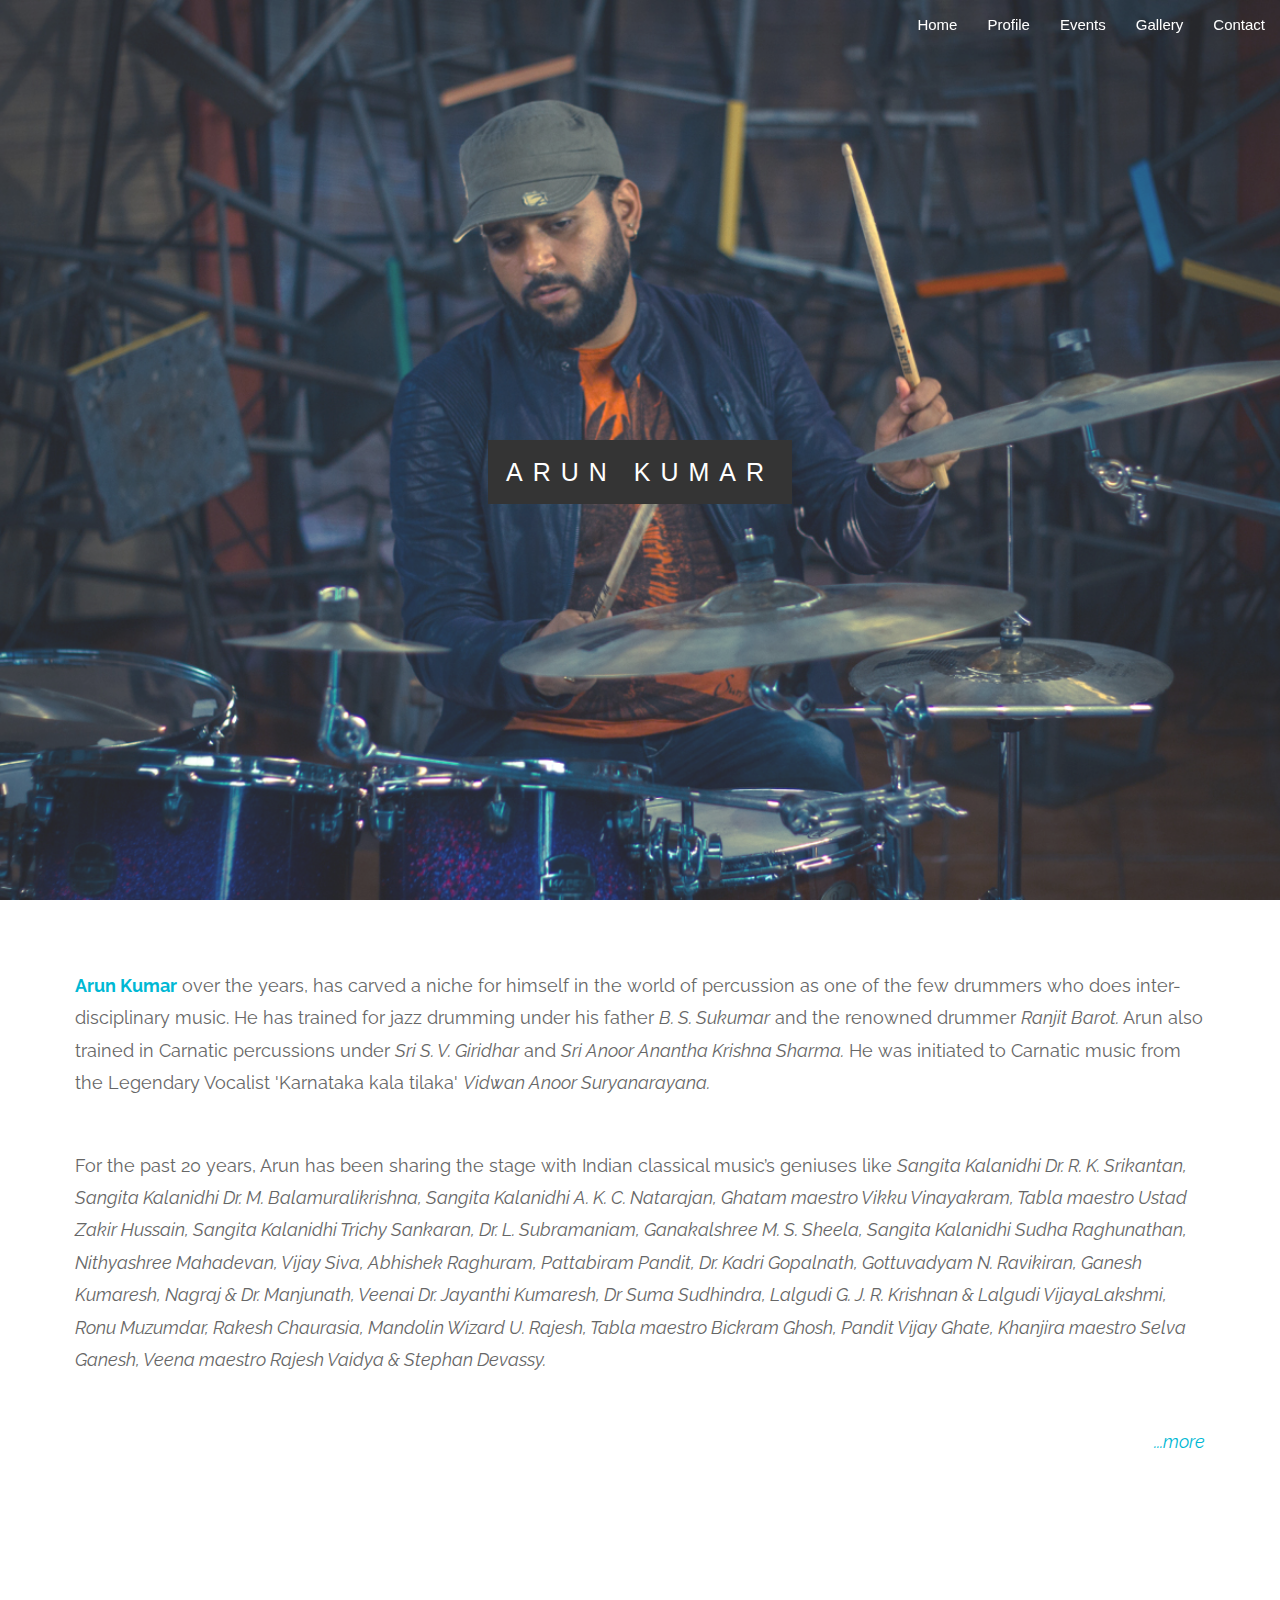
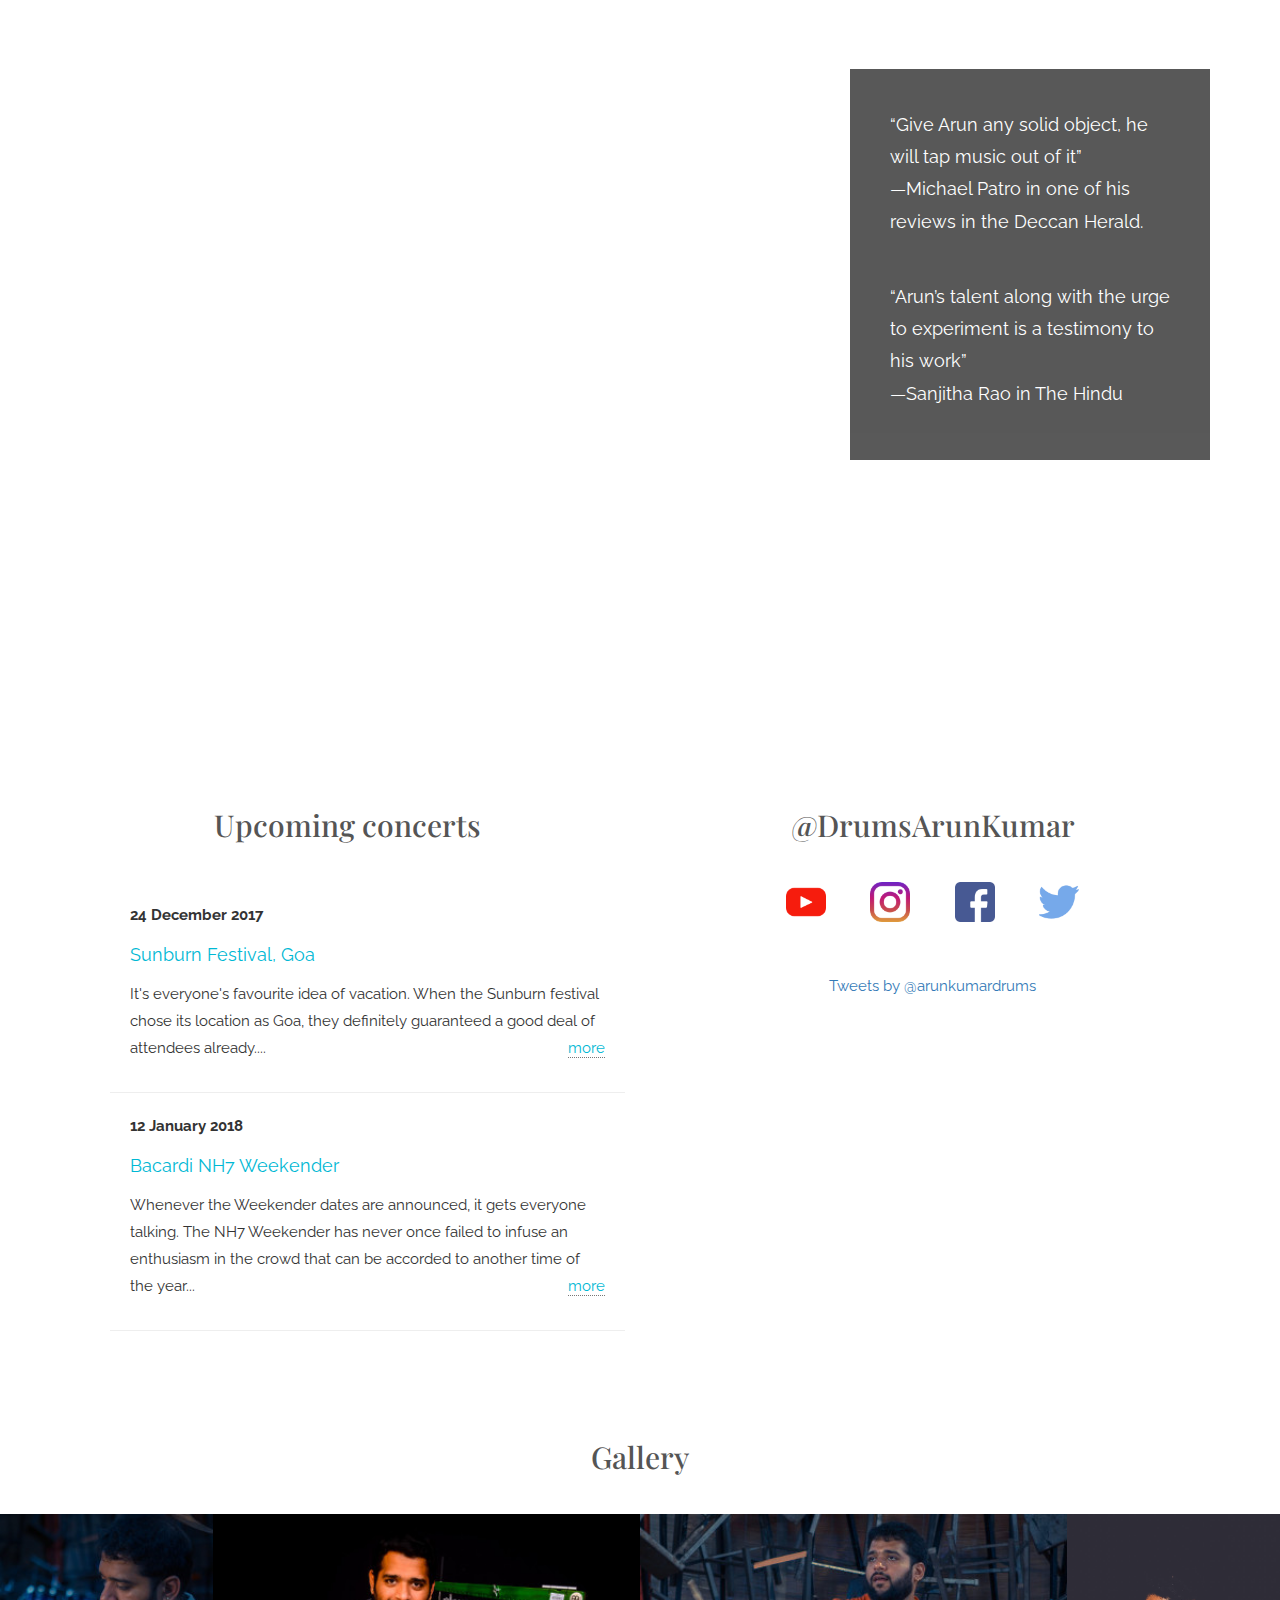
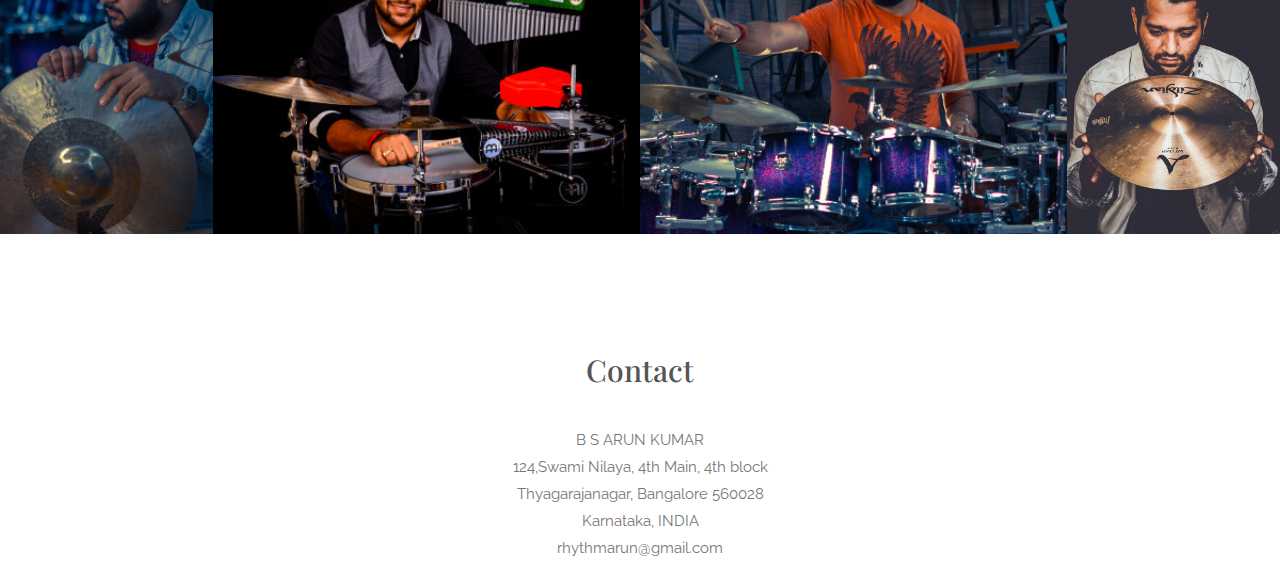
==== index.html @ 46a2c6ea "profile in place" ====
<!DOCTYPE html>
<html lang="en" >
<head>
 <!-- Basic Page Needs
 –––––––––––––––––––––––––––––––––––––––––––––––––– -->
 <meta charset="utf-8">
 <title>Arun Kumar | Drummer</title>
 <meta name="description" content="">
 <meta name="author" content="">

 <!-- Mobile Specific Metas
 –––––––––––––––––––––––––––––––––––––––––––––––––– -->
 <meta name="viewport" content="width=device-width, initial-scale=1">

 <!-- Javascript calls
 –––––––––––––––––––––––––––––––––––––––––––––––––– -->
 <script src="https://ajax.googleapis.com/ajax/libs/jquery/2.1.3/jquery.min.js"></script>
 <script src="https://maxcdn.bootstrapcdn.com/bootstrap/3.3.4/js/bootstrap.min.js"></script>
 
 <!-- CSS
 –––––––––––––––––––––––––––––––––––––––––––––––––– -->
 <link rel="stylesheet" href="assets/css/normalize.css">
 <link rel="stylesheet" href="https://maxcdn.bootstrapcdn.com/font-awesome/4.5.0/css/font-awesome.min.css">
 <!-- <link rel="stylesheet" href="css/skeleton.css"> -->

 <link rel="stylesheet" href="https://maxcdn.bootstrapcdn.com/bootstrap/3.3.4/css/bootstrap.min.css">
 
 <link rel="stylesheet" href="assets/css/navbar.css?v=1.1">
 <link rel="stylesheet" href="assets/css/page.css?v=1.2">
 <!-- <link rel="stylesheet" href="assets/css/general.css?v=1.0"> -->
 <link href="https://fonts.googleapis.com/css?family=Playfair+Display|Raleway" rel="stylesheet">
</head>
<body>
	<!-- Navigation -->
	<nav class="navbar navbar-default navbar-fixed-top" role="navigation">
		<div class="container-fluid">
			<!-- Brand and toggle get grouped for better mobile display -->
			<div class="navbar-header">
				<button type="button" class="navbar-toggle" data-toggle="collapse" data-target="#navbar-collapse-main">
					<span class="sr-only">Toggle navigation</span>
					<span class="icon-bar"></span>
					<span class="icon-bar"></span>
					<span class="icon-bar"></span>
				</button>
			</div>

			<div class="collapse navbar-collapse" id="navbar-collapse-main">
				<ul class="nav navbar-nav navbar-right">
					<li><a href="#">Home</a></li>
					<li><a href="#about">Profile</a></li>
					<li><a href="#schedule">Events</a></li>
					<li><a href="#gallery">Gallery</a></li>
					<li><a href="#contact">Contact</a></li>
				</ul>
			</div><!-- /.navbar-collapse -->
		</div><!-- /.container-fluid -->
	</nav>
	<div id="home" class="home">
		<div class="caption">
			<span class="border">ARUN KUMAR</span>
		</div>
	</div>

	<div id="about" class="maintext">
		<div class="container clear-paddings">
			<div class="row clear-margins">
				<div class="col-sm-12 clear-paddings">
					<p><strong class="blue">Arun Kumar</strong> over the years, has carved a niche for himself in the world of percussion as one of the few drummers who does inter-disciplinary music. He has trained for jazz drumming under his father <em>B. S. Sukumar</em> and the renowned drummer <em>Ranjit Barot.</em> Arun also trained in Carnatic percussions under <em>Sri S. V. Giridhar</em> and <em>Sri Anoor Anantha Krishna Sharma.</em> He was initiated to Carnatic music from the Legendary Vocalist 'Karnataka kala tilaka' <em>Vidwan Anoor Suryanarayana.</em></p>
					<p>For the past 20 years, Arun has been sharing the stage with Indian classical music’s geniuses like <em>Sangita Kalanidhi Dr. R. K. Srikantan, Sangita Kalanidhi Dr. M. Balamuralikrishna, Sangita Kalanidhi A. K. C. Natarajan, Ghatam maestro Vikku Vinayakram, Tabla maestro Ustad Zakir Hussain, Sangita Kalanidhi Trichy Sankaran, Dr. L. Subramaniam, Ganakalshree M. S. Sheela, Sangita Kalanidhi Sudha Raghunathan, Nithyashree Mahadevan, Vijay Siva, Abhishek Raghuram, Pattabiram Pandit, Dr. Kadri Gopalnath, Gottuvadyam N. Ravikiran, Ganesh Kumaresh, Nagraj &amp; Dr. Manjunath, Veenai Dr. Jayanthi Kumaresh, Dr Suma Sudhindra, Lalgudi G. J. R. Krishnan &amp; Lalgudi VijayaLakshmi, Ronu Muzumdar, Rakesh Chaurasia, Mandolin Wizard U. Rajesh, Tabla maestro Bickram Ghosh, Pandit Vijay Ghate, Khanjira maestro Selva Ganesh, Veena maestro Rajesh Vaidya &amp; Stephan Devassy.</em></p>
					<p class="sign"><a target="_blank" href="profile.html">...more</a></p>
				</div>
			</div>
		</div>
	</div>

	<div id="information" class="pad-section">
		<div class="container">
			<div class="row">
				<div class="col-sm-8">

				</div>
				<div class="col-sm-4">
					<div class="overlay-md">
						<p>“Give Arun any solid object, he will tap music out of it”<br />&mdash;Michael Patro in one of his reviews in the Deccan Herald.<br />&nbsp;</p>
						<p>“Arun’s talent along with the urge to experiment is a testimony to his work”<br />&mdash;Sanjitha Rao in The Hindu</p>
					</div>
				</div>
			</div>
		</div>
	</div>

	<div id="schedule" class="pad-section maintext">
		<div class="container">
			<div class="row">
				<div class="col-sm-6">
					<h2>Upcoming concerts</h2>
					<ul class="concerts">
						<li>
							<p class="date">24 December 2017</p>
							<p class="title">Sunburn Festival, Goa</p>
							<p class="about">It's everyone's favourite idea of vacation. When the Sunburn festival chose its location as Goa, they definitely guaranteed a good deal of attendees already.... <span class="more"><a href="#">more</a></span></p>
						</li>
						<li>
							<p class="date">12 January 2018</p>
							<p class="title">Bacardi NH7 Weekender</p>
							<p class="about">Whenever the Weekender dates are announced, it gets everyone talking. The NH7 Weekender has never once failed to infuse an enthusiasm in the crowd that can be accorded to another time of the year... <span class="more"><a href="#">more</a></span></p>
						</li>
					</ul>
				</div>
				<div class="col-sm-6 social">
					<h2>@DrumsArunKumar</h2>
					<div class="social-icons">
						<a href="https://www.youtube.com/channel/UCfK5MNPX_WDzBE_bmO8NHtA/feed" target="_blank"><img src="assets/img/youtube.png" /></a>
						<a href="https://www.instagram.com/rhythmarun/" target="_blank"><img src="assets/img/instagram.png" /></a>
						<a href="https://www.facebook.com/Arun-Kumar-Drums-902662293154326/" target="_blank"><img src="assets/img/facebook.png" /></a>
						<a href="https://twitter.com/Arunkumardrums" target="_blank"><img src="assets/img/twitter.png" /></a>
					</div>
					<div class="twitter-block">
						<a class="twitter-timeline" data-height="480" data-link-color="#000" data-theme="light" href="https://twitter.com/arunkumardrums" data-chrome="noheader transparent nofooter nofooter noborders">Tweets by @arunkumardrums</a> <script async src="//platform.twitter.com/widgets.js" charset="utf-8"></script>
					</div>
				</div>
			</div>
		</div>
	</div>

	<div id="gallery" class="maintext">
		<div class="container-fluid">
			<h2>Gallery</h2>
			<div class="row">
				<div class="col-md-2 clear-paddings">
					<img class="img-responsive" src="assets/img/thumbs/02.jpg">
				</div>
				<div class="col-md-4 clear-paddings">
					<img class="img-responsive" src="assets/img/thumbs/04.jpg">
				</div>
				<div class="col-md-4 clear-paddings">
					<img class="img-responsive" src="assets/img/thumbs/03.jpg">
				</div>
				<div class="col-md-2 clear-paddings">
					<img class="img-responsive" src="assets/img/thumbs/01.jpg">
				</div>
			</div>
		</div>
	</div>

	<div id="contact" class="maintext">
		<div class="container">
			<div class="row">
				<div class="col-md-12">
					<h2>Contact</h2>
					<p>
						B S ARUN KUMAR<br />
						124,Swami Nilaya, 4th Main, 4th block<br />
						Thyagarajanagar, Bangalore 560028<br />
						Karnataka, INDIA<br />
						rhythmarun@gmail.com<br />
					</p>
				</div>
			</div>
		</div>
	</div>

	<script type="text/javascript" src="assets/js/twitter-restyle.js"></script>
</body>
</html>
---- assets/css/navbar.css ----
.navbar-default{
	background-color: transparent;
	border: none;
}
.navbar-default .navbar-nav>li>a{
	color: #FFF;
}
.navbar-default .navbar-nav>li>a:focus, .navbar-default .navbar-nav>li>a:hover{
	color: #FFF;
	border-bottom: 1px dotted #FFF;	
}
.navbar-default .navbar-nav.invert>li>a{
	color: #444;
}
.navbar-default .navbar-nav.invert>li>a:focus, .navbar-default .navbar-nav.invert>li>a:hover{
	color: #444;
	border-bottom: 1px dotted #444;	
}
---- assets/css/page.css ----
body, html {
  height: 100%;
  margin: 0;
  font: 400 15px/1.8 "Lato", sans-serif;
  color: #777;
}

.pad-section {
    padding: 50px 0;
}

.pad-section img {
    width: 100%;
}

.caption {
  position: absolute;
  left: 0;
  top: 50%;
  width: 100%;
  text-align: center;
  color: #000;
}

.caption span.border {
  background-color: #111;
  color: #fff;
  padding: 18px;
  font-size: 25px;
  letter-spacing: 10px;
}

#home {
    background: url(../img/slide1.JPG) no-repeat center center;
    display: table;
    height: 100%;
    /*position: relative;*/
    width: 100%;
    /*-webkit-background-size: cover;*/
    /*-moz-background-size: cover;*/
    /*-o-background-size: cover;*/
    background-size: cover;
    opacity: 0.85;
}


#about {
  color: #666;
  background-color:white;
  padding:50px 0px;
  text-align: left;
}
#about h3 {
  letter-spacing: 5px;
  text-transform: uppercase;
  font: 20px "Lato", sans-serif;
  color: #111;
}
#about p {
  padding: 20px 20px;
  font-size: 18px;
}
#about .sign {
  text-align: right;
  font-style: italic;
  color: #00B8D4;
}
#about .sign a{
  color: inherit;
}

#information {
    font-family: 'Raleway', sans-serif;
    background: url(../img/slide2.JPG) no-repeat center center;
    display: table;
    height: 800px;
    position: relative;
    width: 100%;
    -webkit-background-size: cover;
    -moz-background-size: cover;
    -o-background-size: cover;
    background-size: cover;
}

.overlay-md {
    background-color: #000;
    opacity: 0.65;
    border: none;
    color: #FFF;
    padding: 40px;
    margin: 80px 0;
    font-size: 18px;
}

.maintext h2{
  font-family: 'Playfair Display', serif;
  text-align: center;
  color: #555;
  margin-bottom: 40px;
}
.maintext p,
.maintext ul,
.maintext h4,
.maintext .twitter-timeline{
  font-family: 'Raleway', sans-serif;
}


/*Concerts*/

.concerts{
  margin: 40px 0;
}
.concerts li{
  list-style-type: none;
  color: #333;
  padding: 20px;
  border-bottom: 1px solid #EEE;
}
.concerts li a{
  color: #00B8D4;
  border-bottom: 1px dotted #777;
  text-decoration: none;
}
.concerts li .date{
  font-weight: bold;
}
.concerts li .title{
  color: #00B8D4;
  font-size: 18px;
}
.concerts li .about{

}
.concerts li .more{
  display: inline-block;
  float: right;
}


/*Social*/

.social .social-icons{
  text-align: center;
  margin: 40px 0;
}
.social .social-icons img{
  width: 40px;
  margin: 0 20px;
}
.social .twitter-block{
  margin: 50px auto;
  text-align: center;
}

/*Gallery*/

#gallery{
  margin-bottom: 100px;
  text-align: center;
}
#gallery img{
  /*height: 300px;*/
  width: 100%;
  margin: 0 auto;
}
#gallery img.portrait{
  /*max-width: 16.66%;*/
}


/*Contact*/

#contact{
  text-align: center;
  margin-bottom: 100px;
}

/*General*/
.blue{
  color: #00B8D4; 
}
.clear-paddings{
  padding: 0;
}
.clear-margins{
  margin: 0;
}
.gap-below{
  margin-bottom: 40px;
}
#profile{
  color: #333;
  padding: 40px 100px;
}
#profile h4{
  color: #00B8D4; 
  margin-top: 40px;
}
#profile h4:first-of-type{
  margin-top: 0px;
}

@media(min-width:768px) {
  #home, #information{
    background-attachment: fixed;
 }
}
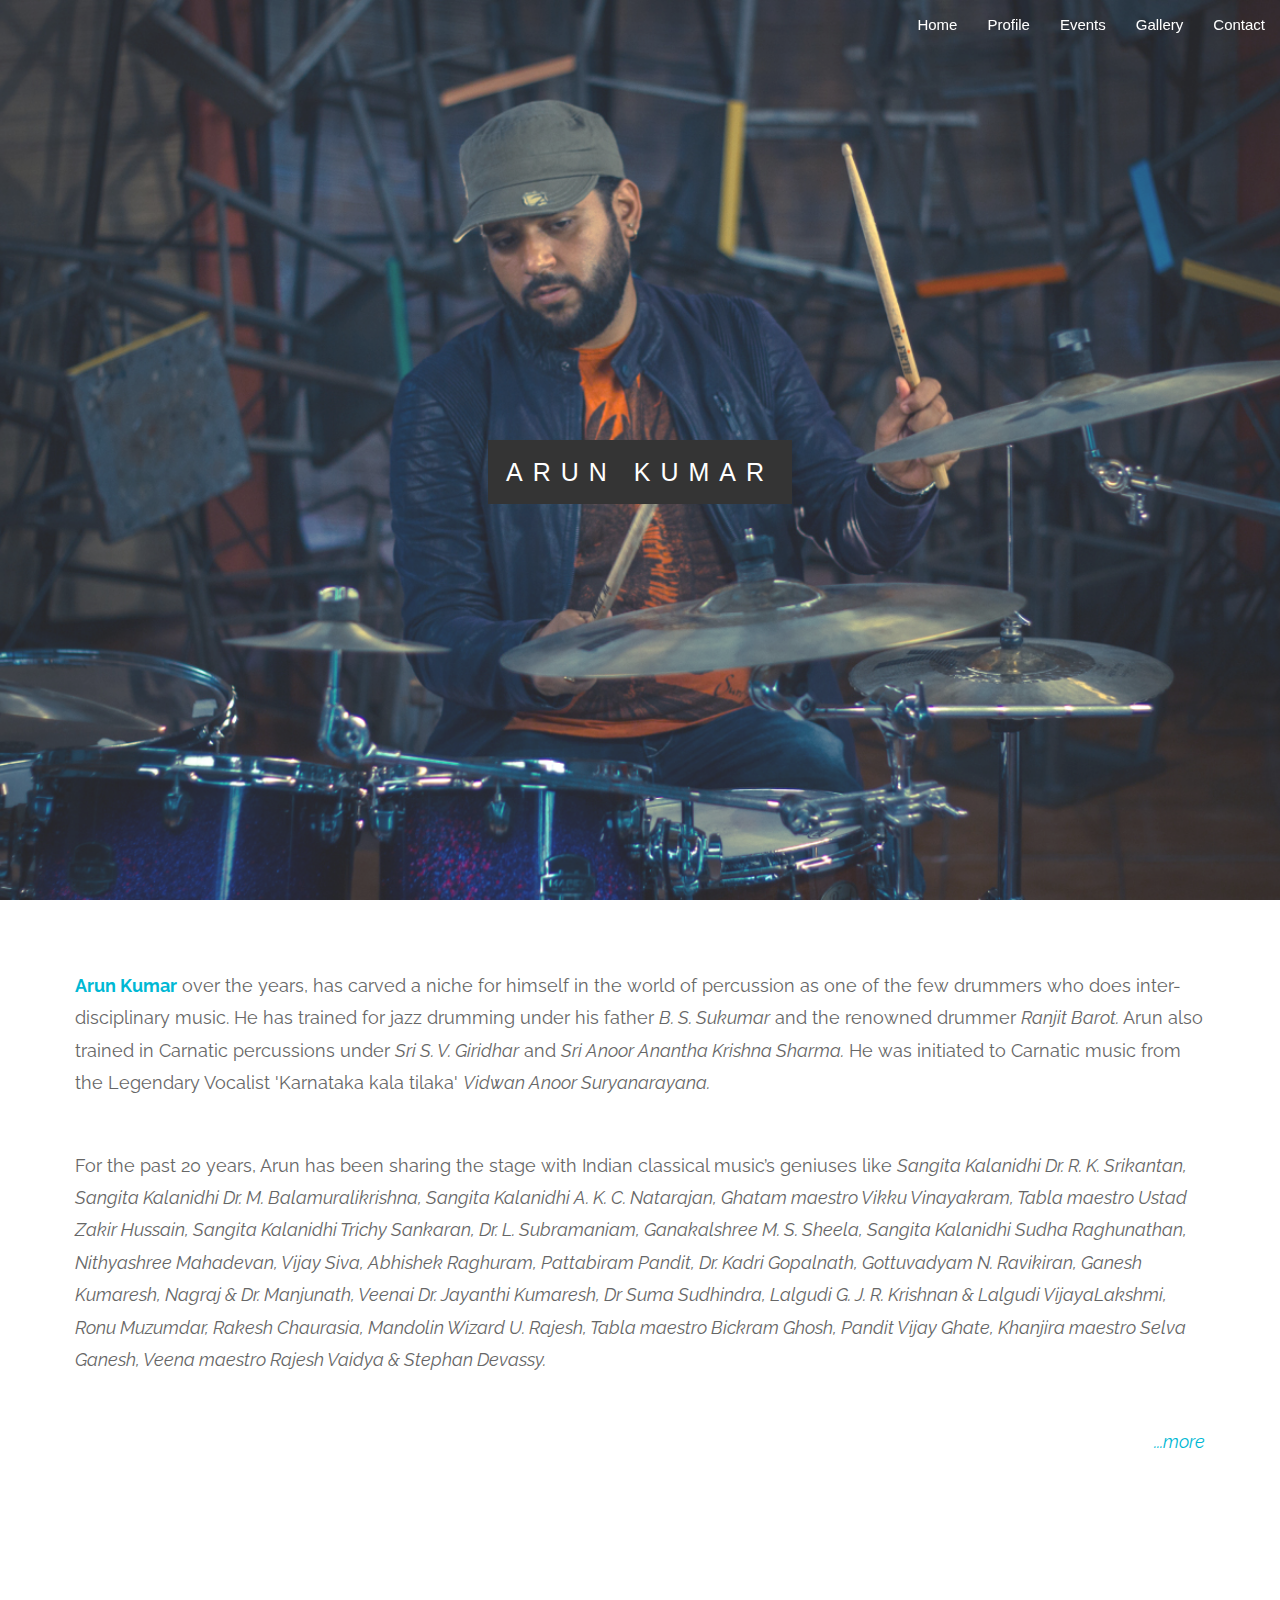
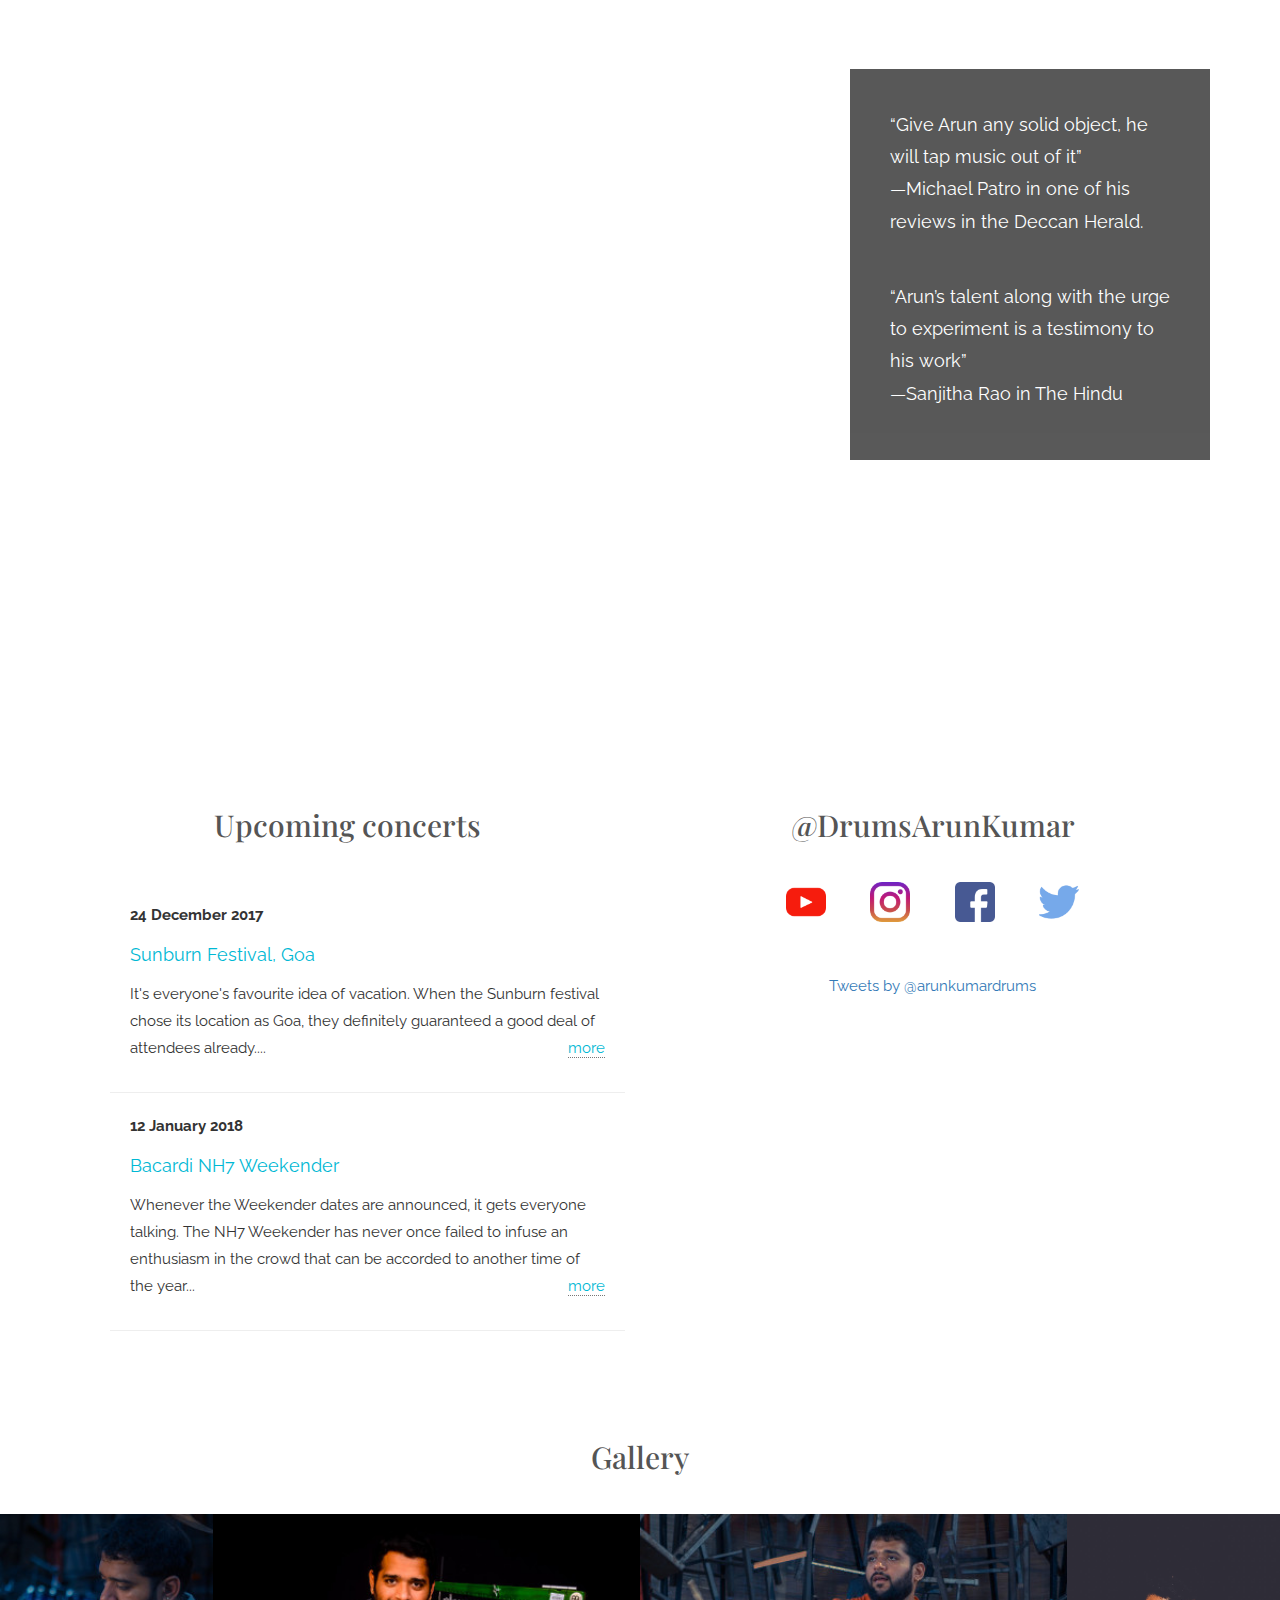
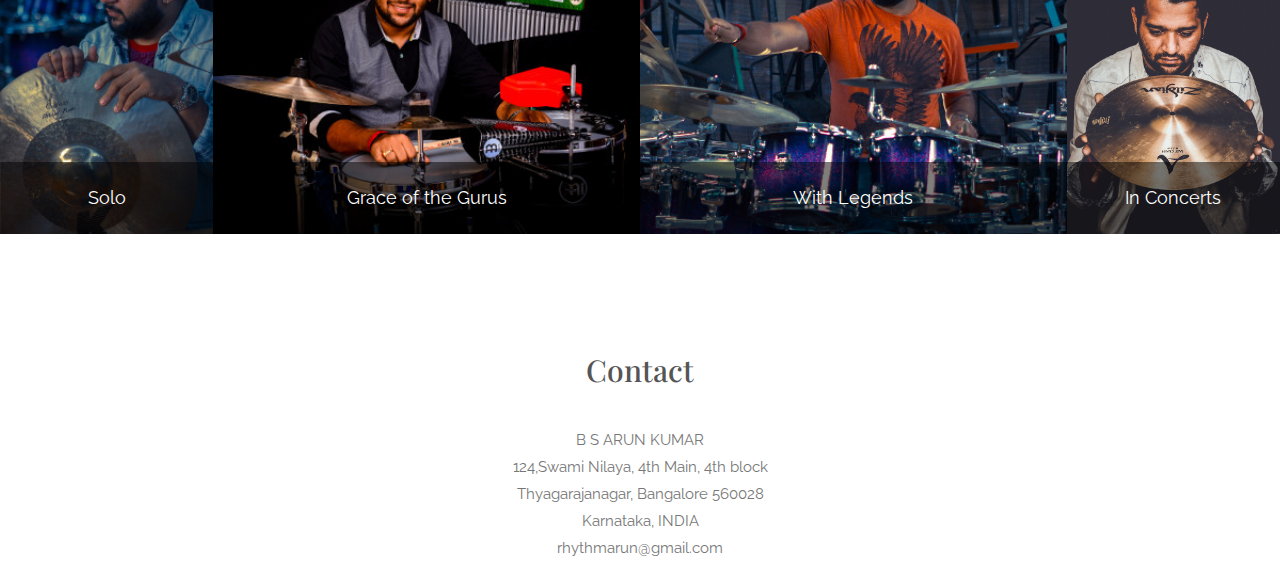
==== commit 89f9a508: "gallery in place" ====
--- a/index.html
+++ b/index.html
@@ -25,8 +25,8 @@
 
  <link rel="stylesheet" href="https://maxcdn.bootstrapcdn.com/bootstrap/3.3.4/css/bootstrap.min.css">
  
- <link rel="stylesheet" href="assets/css/navbar.css?v=1.1">
- <link rel="stylesheet" href="assets/css/page.css?v=1.2">
+ <link rel="stylesheet" href="assets/css/navbar.css?v=2.0">
+ <link rel="stylesheet" href="assets/css/page.css?v=2.0">
  <!-- <link rel="stylesheet" href="assets/css/general.css?v=1.0"> -->
  <link href="https://fonts.googleapis.com/css?family=Playfair+Display|Raleway" rel="stylesheet">
 </head>
@@ -127,19 +127,31 @@
 		<div class="container-fluid">
 			<h2>Gallery</h2>
 			<div class="row">
-				<div class="col-md-2 clear-paddings">
-					<img class="img-responsive" src="assets/img/thumbs/02.jpg">
-				</div>
-				<div class="col-md-4 clear-paddings">
-					<img class="img-responsive" src="assets/img/thumbs/04.jpg">
-				</div>
-				<div class="col-md-4 clear-paddings">
-					<img class="img-responsive" src="assets/img/thumbs/03.jpg">
-				</div>
-				<div class="col-md-2 clear-paddings">
-					<img class="img-responsive" src="assets/img/thumbs/01.jpg">
-				</div>
+				<a href="gallery-solo.html" class="anchor-block">	
+					<div class="col-md-2 clear-paddings img-container">
+						<img class="album img-responsive" src="assets/img/thumbs/02.jpg">
+						<div class="album-title"><div class="text">Solo</div></div>
+					</div>
+				</a>
+				<a href="gallery-gurus.html" class="anchor-block">	
+					<div class="col-md-4 clear-paddings img-container">
+						<img class="album img-responsive" src="assets/img/thumbs/04.jpg">
+						<div class="album-title"><div class="text">Grace of the Gurus</div></div>
+					</div>
+				</a>
+				<a href="gallery-legends.html" class="anchor-block">	
+					<div class="col-md-4 clear-paddings img-container">
+						<img class="album img-responsive" src="assets/img/thumbs/03.jpg">
+						<div class="album-title"><div class="text">With Legends</div></div>
+					</div>
+				</a>
+				<a href="gallery-concerts.html" class="anchor-block">	
+					<div class="col-md-2 clear-paddings img-container"><img class="album img-responsive" src="assets/img/thumbs/01.jpg">
+						<div class="album-title"><div class="text">In Concerts</div></div>
+					</div>
+				</a>
 			</div>
+		</a>
 		</div>
 	</div>
 
--- a/assets/css/navbar.css
+++ b/assets/css/navbar.css
@@ -4,6 +4,7 @@
 }
 .navbar-default .navbar-nav>li>a{
 	color: #FFF;
+	border-bottom: 1px dotted transparent;	
 }
 .navbar-default .navbar-nav>li>a:focus, .navbar-default .navbar-nav>li>a:hover{
 	color: #FFF;
--- a/assets/css/page.css
+++ b/assets/css/page.css
@@ -167,6 +167,38 @@
 #gallery img.portrait{
   /*max-width: 16.66%;*/
 }
+#gallery .img-container {
+  background-color: #000;
+}
+#gallery .anchor-block {
+  display: block;
+}
+#gallery .album {
+  opacity: 1;
+  /*transition: .5s ease;*/
+  backface-visibility: visible;
+}
+#gallery .album-title {
+  /*transition: .5s ease;*/
+  width: 100%;
+  background-color: rgba(0, 0, 0, 0.5);
+  position: absolute;
+  bottom: 0;
+  left: 50%;
+  transform: translate(-50%, 0%);
+  -ms-transform: translate(-50%, -50%);
+  padding: 20px 0;
+}
+#gallery .text {
+  font-family: 'Raleway', sans-serif;
+  color: white;
+  font-size: 18px;
+  /*padding: 16px 32px;*/
+}
+#gallery .img-container:hover .album {
+  opacity: 0.8;
+}
+
 
 
 /*Contact*/
@@ -205,4 +237,73 @@
   #home, #information{
     background-attachment: fixed;
  }
-}+}
+
+
+/*Masonry*/
+
+.masonry {
+  -moz-transition: all .5s ease-in-out;
+  -webkit-transition: all .5s ease-in-out;
+  transition: all .5s ease-in-out;
+  -moz-column-gap: 30px;
+  -webkit-column-gap: 30px;
+  column-gap: 30px;
+  -moz-column-fill: initial;
+  -webkit-column-fill: initial;
+  column-fill: initial;
+}
+.masonry .brick {
+  margin-bottom: 30px;
+}
+.masonry .brick img {
+  max-width: 100%;
+  -moz-transition: all .5s ease-in-out;
+  -webkit-transition: all .5s ease-in-out;
+  transition: all .5s ease-in-out;
+  vertical-align: bottom;
+  cursor: pointer;
+}
+.masonry.bordered {
+  -moz-column-rule: 1px solid #eee;
+  -webkit-column-rule: 1px solid #eee;
+  column-rule: 1px solid #eee;
+  -moz-column-gap: 50px;
+  -webkit-column-gap: 50px;
+  column-gap: 50px;
+}
+.masonry.bordered .brick {
+  padding-bottom: 25px;
+  margin-bottom: 25px;
+  border-bottom: 1px solid #eee;
+}
+.masonry.gutterless {
+  -moz-column-gap: 0;
+  -webkit-column-gap: 0;
+  column-gap: 0;
+}
+.masonry.gutterless .brick {
+  margin-bottom: 0;
+}
+
+.span {
+  -moz-column-span: all;
+  -webkit-column-span: all;
+  column-span: all;
+  *margin: 30px 0;
+}
+
+@media only screen and (min-width: 1024px) {
+  .masonry {
+    -moz-column-count: 3;
+    -webkit-column-count: 3;
+    column-count: 3;
+  }
+}
+@media only screen and (min-width: 768px) and (max-width: 1023px) {
+  .masonry {
+    -moz-column-count: 2;
+    -webkit-column-count: 2;
+    column-count: 2;
+  }
+}
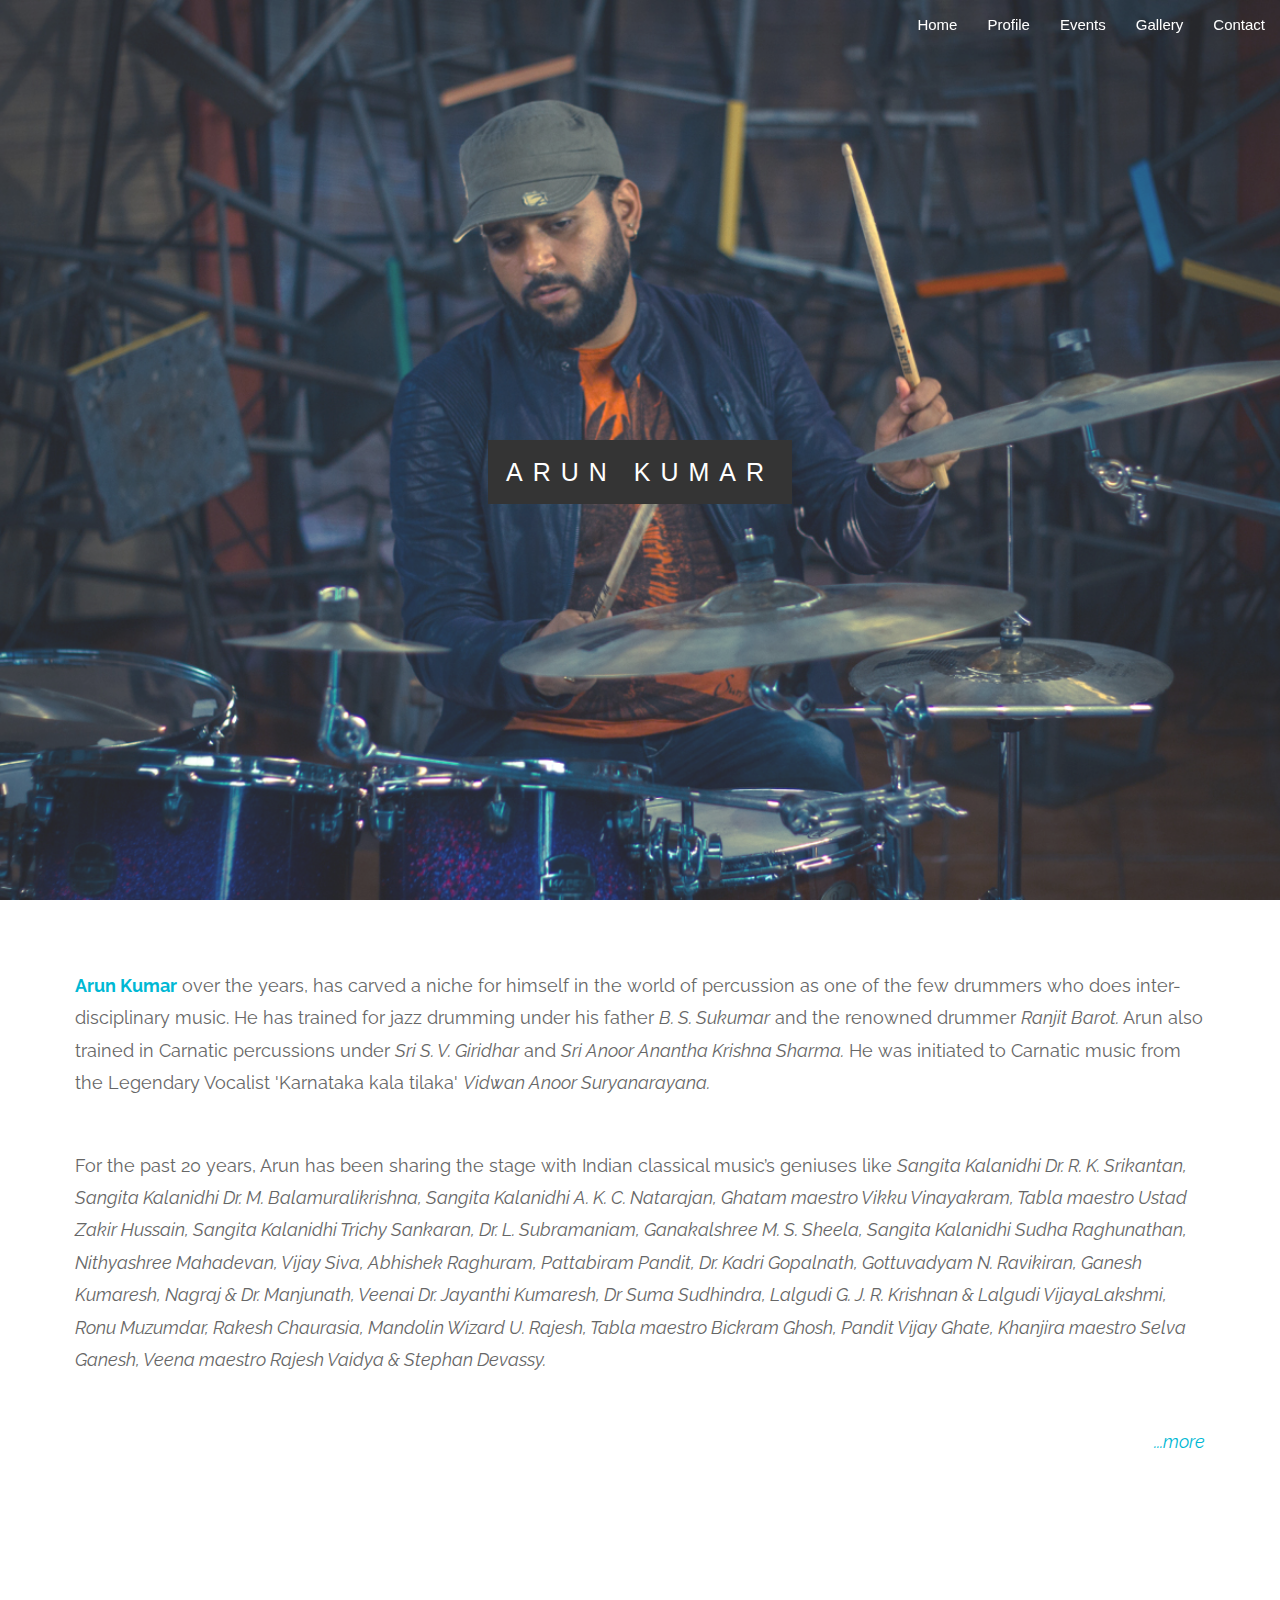
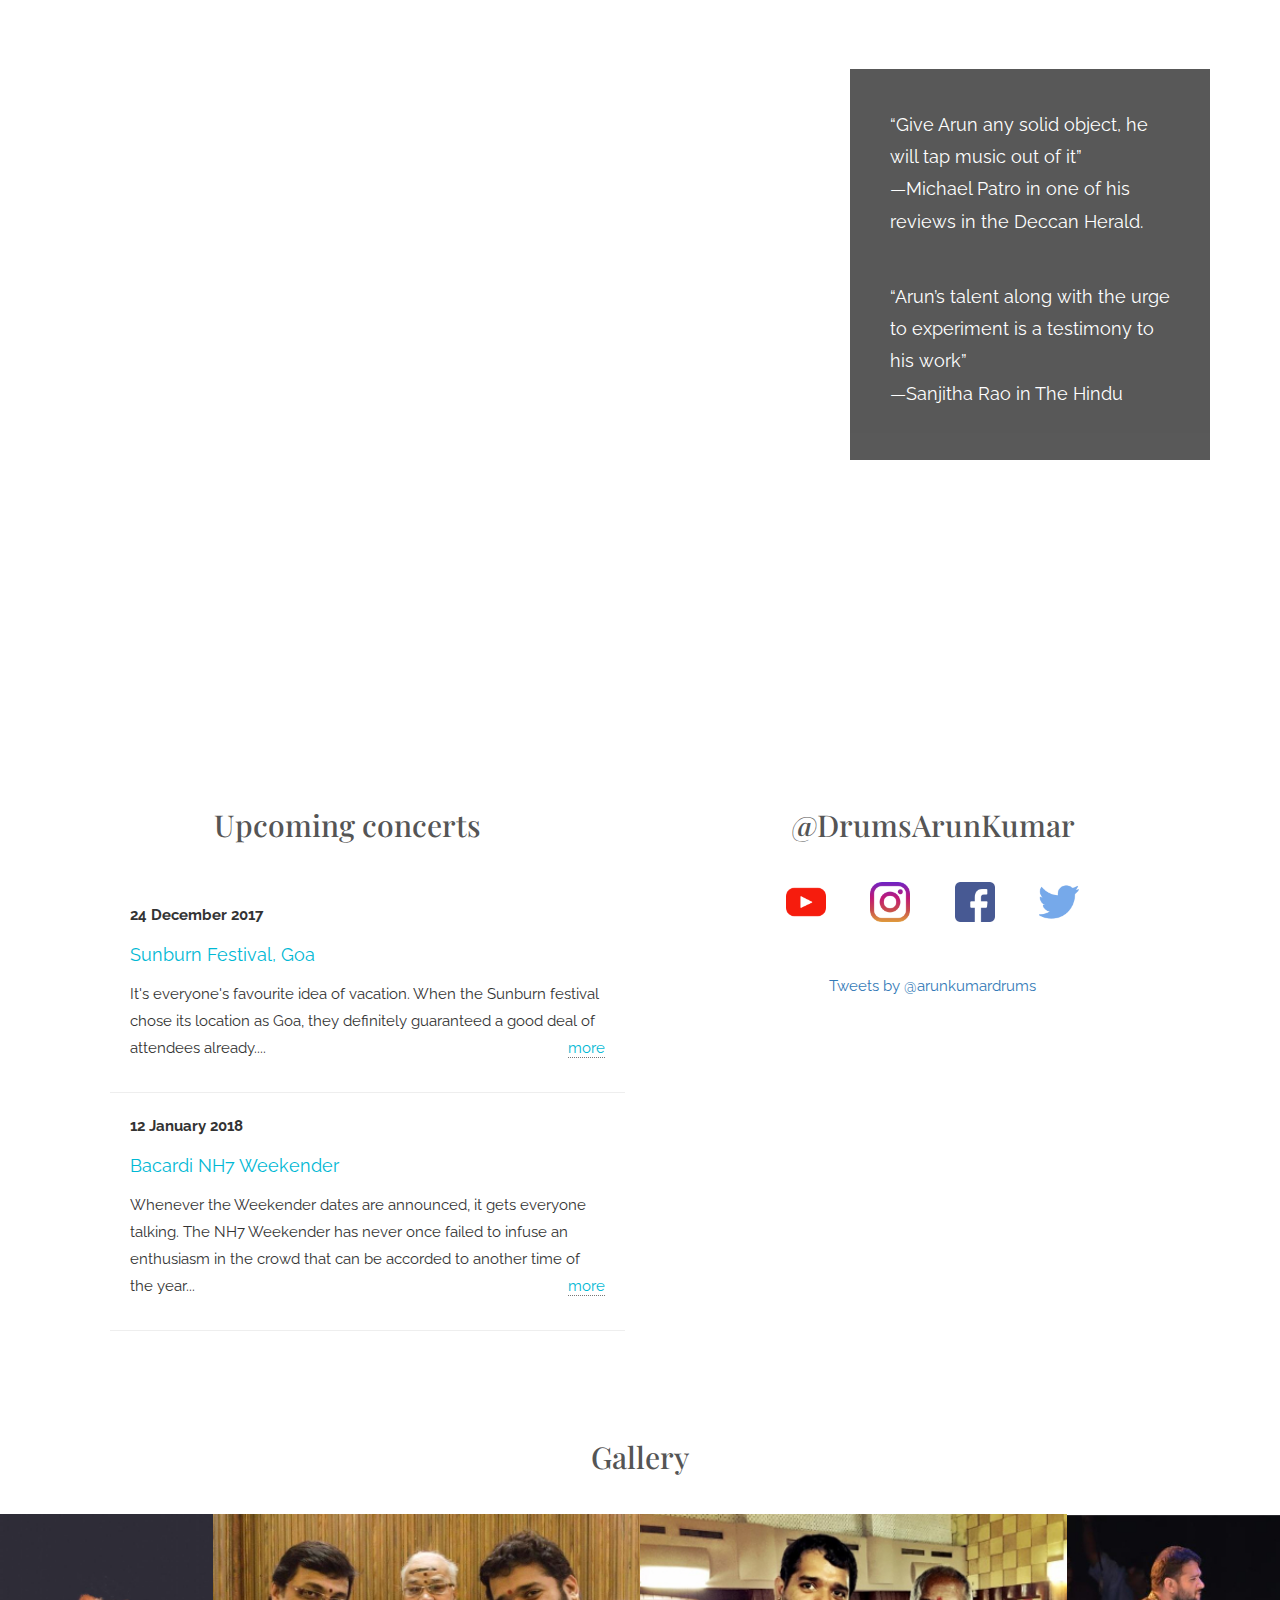
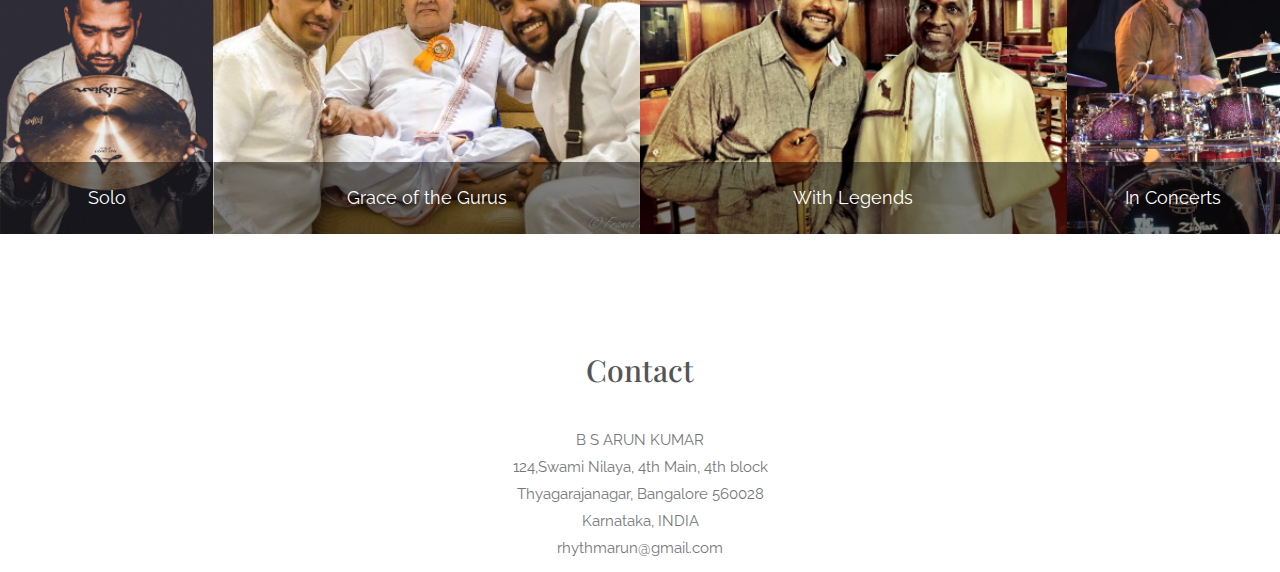
==== commit a69d6d48: "home phae album thumbnails changed" ====
--- a/index.html
+++ b/index.html
@@ -129,24 +129,25 @@
 			<div class="row">
 				<a href="gallery-solo.html" class="anchor-block">	
 					<div class="col-md-2 clear-paddings img-container">
-						<img class="album img-responsive" src="assets/img/thumbs/02.jpg">
+						<img class="album img-responsive" src="assets/img/thumbs/02.jpg?v=2.0">
 						<div class="album-title"><div class="text">Solo</div></div>
 					</div>
 				</a>
 				<a href="gallery-gurus.html" class="anchor-block">	
 					<div class="col-md-4 clear-paddings img-container">
-						<img class="album img-responsive" src="assets/img/thumbs/04.jpg">
+						<img class="album img-responsive" src="assets/img/thumbs/04.jpg?v=2.0">
 						<div class="album-title"><div class="text">Grace of the Gurus</div></div>
 					</div>
 				</a>
 				<a href="gallery-legends.html" class="anchor-block">	
 					<div class="col-md-4 clear-paddings img-container">
-						<img class="album img-responsive" src="assets/img/thumbs/03.jpg">
+						<img class="album img-responsive" src="assets/img/thumbs/03.jpg?v=2.0">
 						<div class="album-title"><div class="text">With Legends</div></div>
 					</div>
 				</a>
 				<a href="gallery-concerts.html" class="anchor-block">	
-					<div class="col-md-2 clear-paddings img-container"><img class="album img-responsive" src="assets/img/thumbs/01.jpg">
+					<div class="col-md-2 clear-paddings img-container">
+						<img class="album img-responsive" src="assets/img/thumbs/01.jpg?v=2.0">
 						<div class="album-title"><div class="text">In Concerts</div></div>
 					</div>
 				</a>
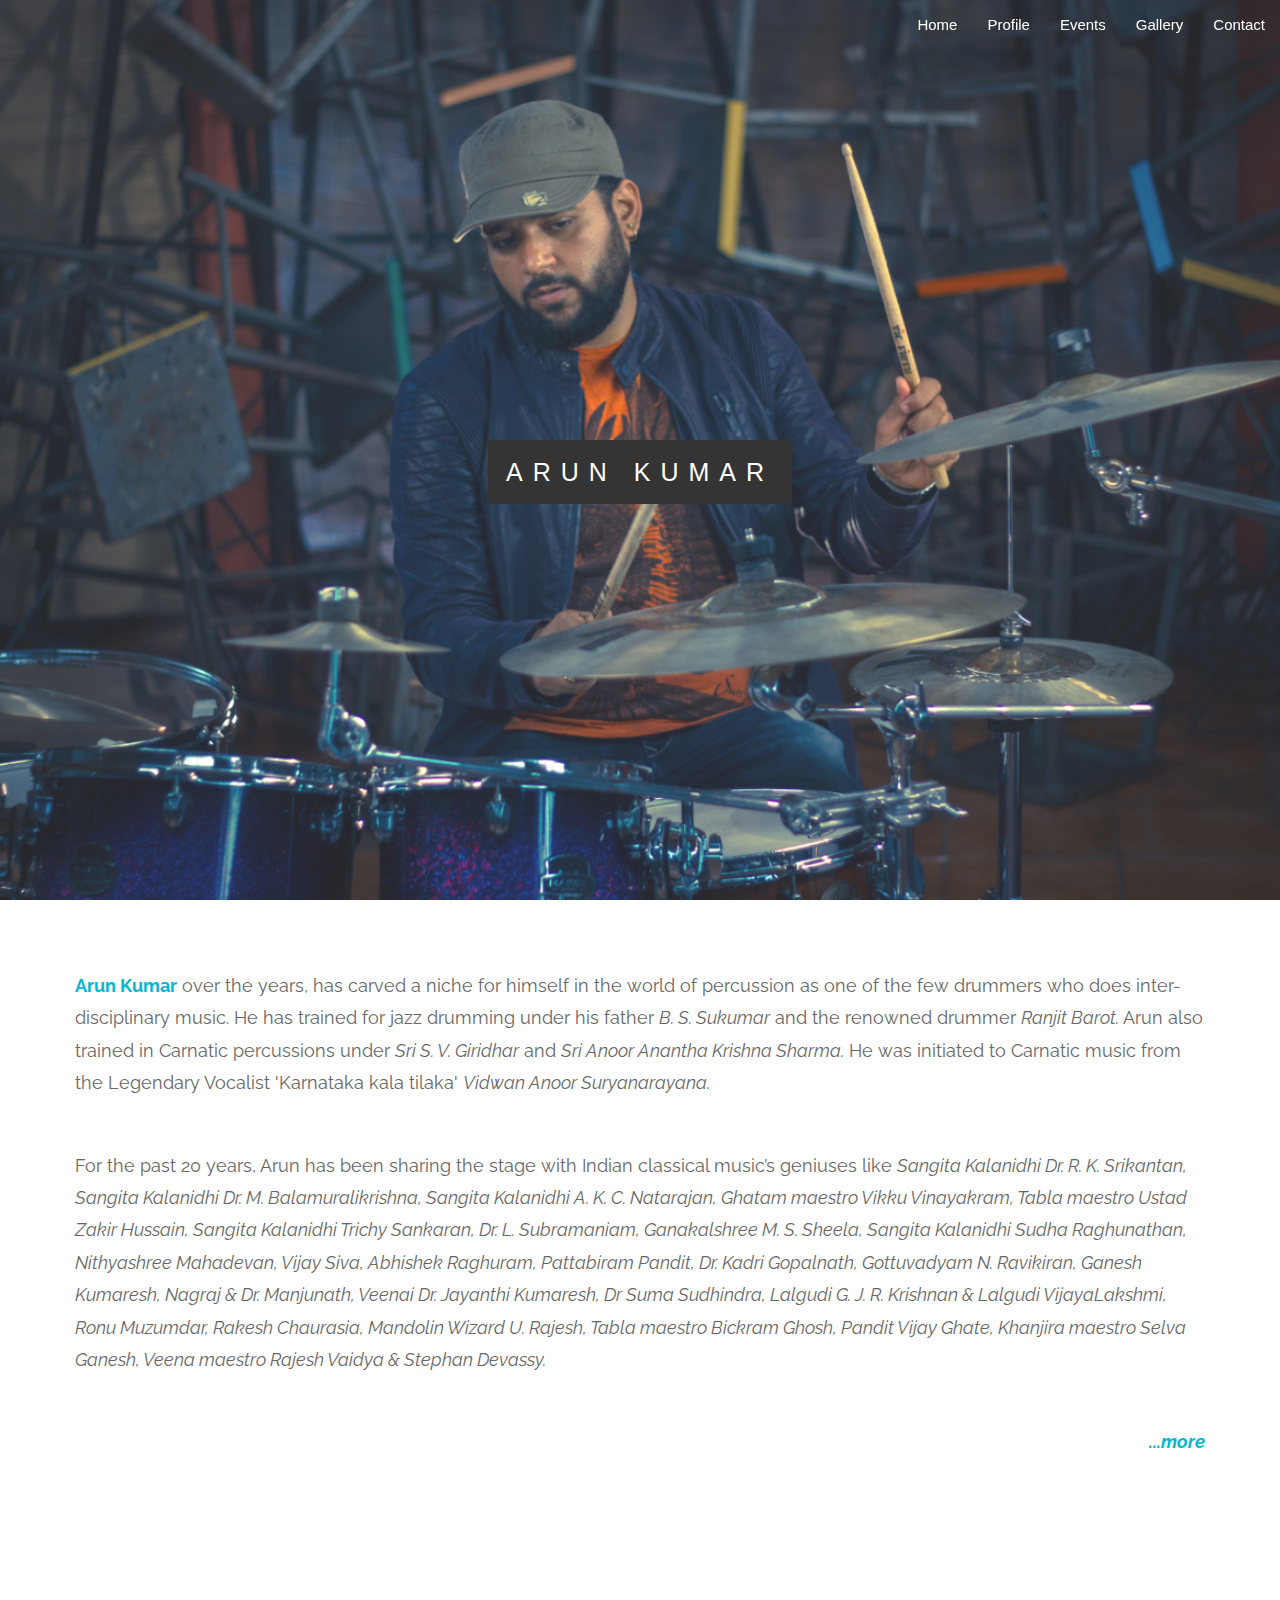
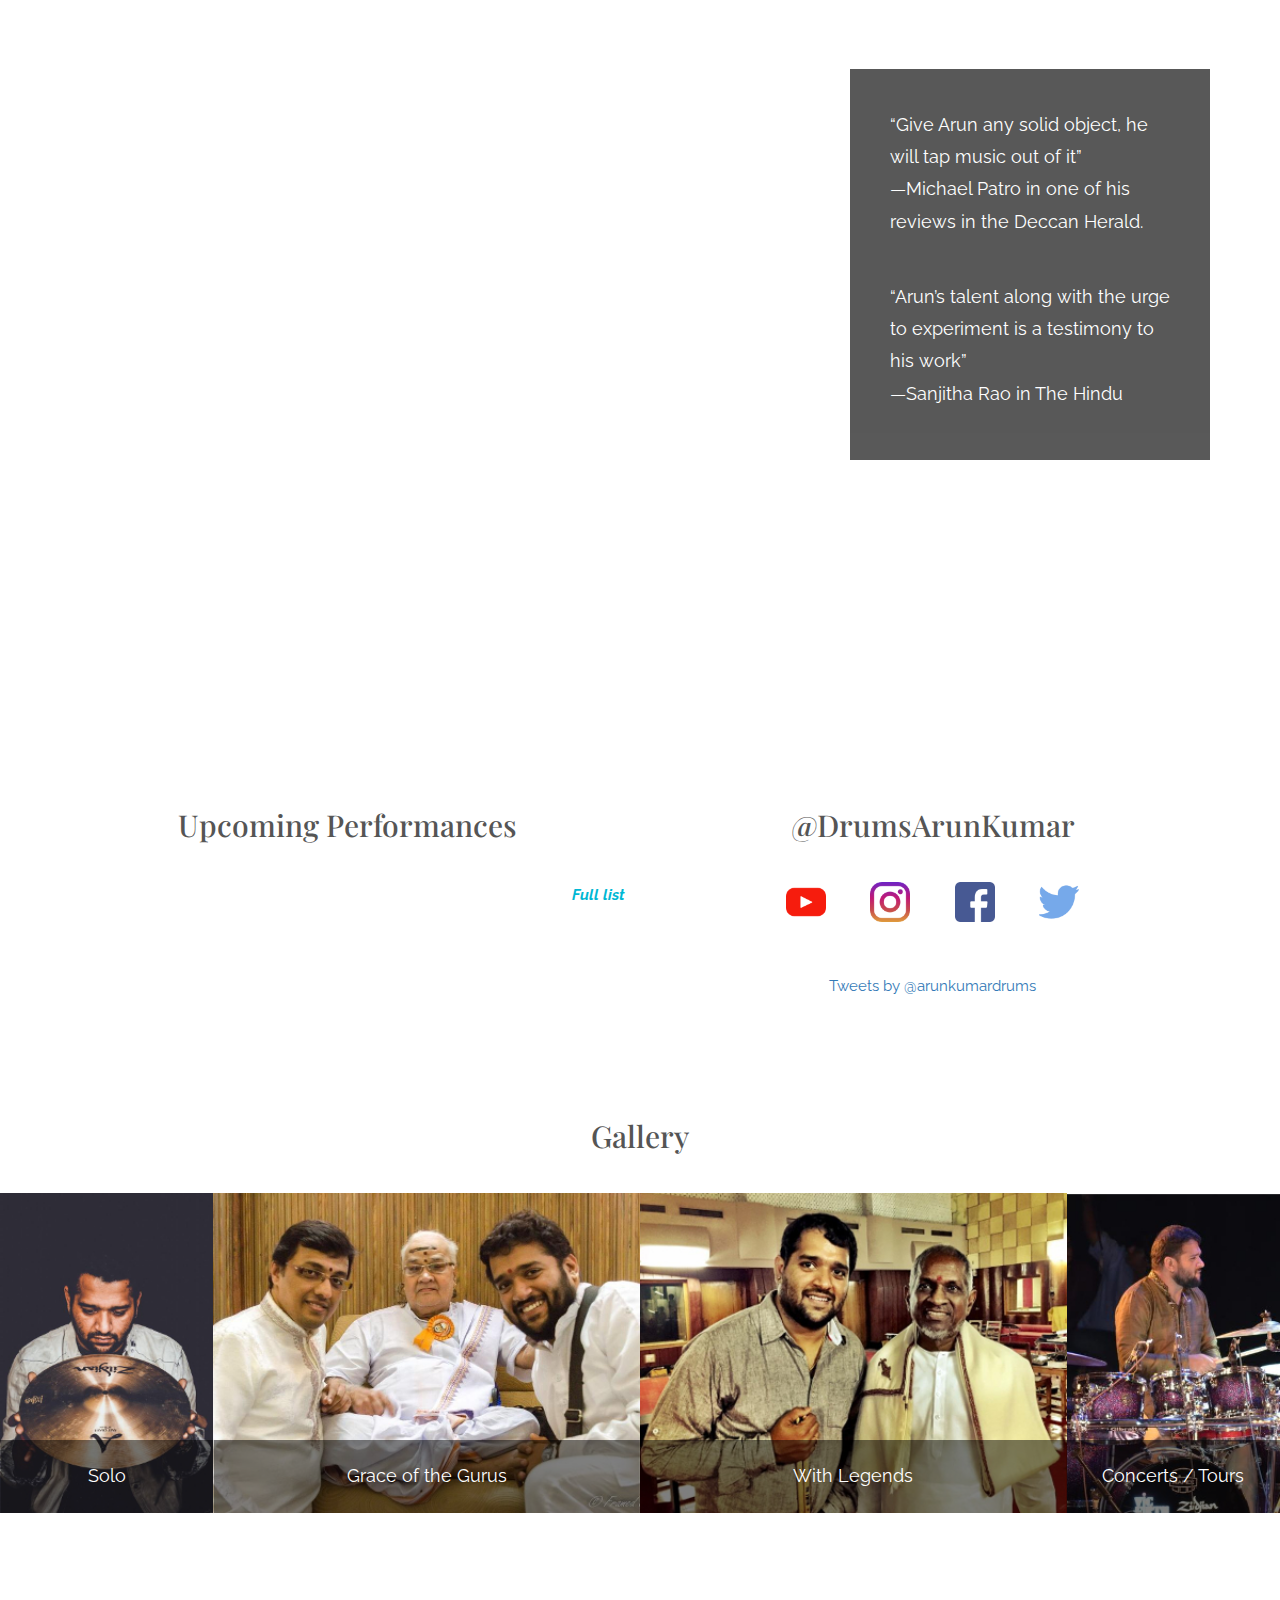
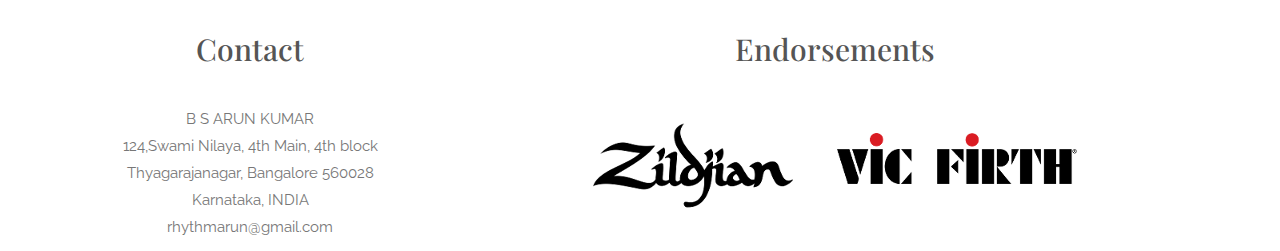
==== commit 9cf76010: "content changes, schedule added" ====
--- a/index.html
+++ b/index.html
@@ -26,7 +26,7 @@
  <link rel="stylesheet" href="https://maxcdn.bootstrapcdn.com/bootstrap/3.3.4/css/bootstrap.min.css">
  
  <link rel="stylesheet" href="assets/css/navbar.css?v=2.0">
- <link rel="stylesheet" href="assets/css/page.css?v=2.0">
+ <link rel="stylesheet" href="assets/css/page.css?v=2.1">
  <!-- <link rel="stylesheet" href="assets/css/general.css?v=1.0"> -->
  <link href="https://fonts.googleapis.com/css?family=Playfair+Display|Raleway" rel="stylesheet">
 </head>
@@ -93,19 +93,56 @@
 		<div class="container">
 			<div class="row">
 				<div class="col-sm-6">
-					<h2>Upcoming concerts</h2>
+					<h2>Upcoming Performances</h2>
 					<ul class="concerts">
-						<li>
-							<p class="date">24 December 2017</p>
-							<p class="title">Sunburn Festival, Goa</p>
-							<p class="about">It's everyone's favourite idea of vacation. When the Sunburn festival chose its location as Goa, they definitely guaranteed a good deal of attendees already.... <span class="more"><a href="#">more</a></span></p>
-						</li>
-						<li>
+						<li data-date="2017-12-25">
+							<p class="date">25 December 2017</p>
+							<p class="about">With Singer Karthick in Chennai for Music season at Kamaraja Arangam</p>
+						</li>
+						<li data-date="2017-12-31">
+							<p class="date">31 December 2017</p>
+							<p class="about">with Singer Vijay Prakash in Chennai for Private Audience</p>
+						</li>
+						<li data-date="2018-01-07">
+							<p class="date">7 January 2018</p>
+							<p class="about">Performing Morsing for Vocal concert near Bangalore</p>
+						</li>
+						<li data-date="2018-01-09">
+							<p class="date">9 January 2018</p>
+							<p class="about">Performing Morsing for Traditonal carnatic concert at Ramakrsihana Ashram Bangalore</p>
+						</li>
+						<li data-date="2018-01-13">
+							<p class="date">13 January 2018</p>
+							<p class="about">With Singer M D Pallavi at Davanagere for a Private Concert</p>
+						</li>
+						<li data-date="2018-01-14">
+							<p class="date">14 January 2018</p>
+							<p class="about">With renowned singers of Kannada film industry at Bangalore</p>
+						</li>
+						<li data-date="2018-01-15">
+							<p class="date">15 January 2018</p>
+							<p class="about">Performing in Bangalore for a Music school event</p>
+						</li>
+						<li data-date="2018-01-20">
+							<p class="date">20 January 2018</p>
+							<p class="about">Performing with Vijay TV Super Singers in London with for a world tour project</p>
+						</li>
+						<li data-date="2018-01-24">
+							<p class="date">24 January 2018</p>
+							<p class="about">Performing with LayaTharanga at TTD at Tirumala</p>
+						</li>
+						<li data-date="2018-01-26">
+							<p class="date">26 January 2018</p>
+							<p class="about">Performing special concert with N Amrit, Giridhar Udupa and Ravichandra Kulur in Bangalore</p>
+						</li>
+						<!-- Template -->
+						<!-- <li>
 							<p class="date">12 January 2018</p>
 							<p class="title">Bacardi NH7 Weekender</p>
 							<p class="about">Whenever the Weekender dates are announced, it gets everyone talking. The NH7 Weekender has never once failed to infuse an enthusiasm in the crowd that can be accorded to another time of the year... <span class="more"><a href="#">more</a></span></p>
-						</li>
+						</li> -->
 					</ul>
+					<p class="sign"><a href="schedule.html">Full list</a></p>
 				</div>
 				<div class="col-sm-6 social">
 					<h2>@DrumsArunKumar</h2>
@@ -148,7 +185,7 @@
 				<a href="gallery-concerts.html" class="anchor-block">	
 					<div class="col-md-2 clear-paddings img-container">
 						<img class="album img-responsive" src="assets/img/thumbs/01.jpg?v=2.0">
-						<div class="album-title"><div class="text">In Concerts</div></div>
+						<div class="album-title"><div class="text">Concerts / Tours</div></div>
 					</div>
 				</a>
 			</div>
@@ -159,7 +196,7 @@
 	<div id="contact" class="maintext">
 		<div class="container">
 			<div class="row">
-				<div class="col-md-12">
+				<div class="col-md-4">
 					<h2>Contact</h2>
 					<p>
 						B S ARUN KUMAR<br />
@@ -169,10 +206,30 @@
 						rhythmarun@gmail.com<br />
 					</p>
 				</div>
+				<div class="col-md-8">
+					<h2>Endorsements</h2>
+					<a href="https://zildjian.com/artists/arun-kumar" target="_blank"><img src="assets/img/zildjian.png"></a>
+					<a href="http://vicfirth.com/artist/Arun_Kumar/" target="_blank"><img src="assets/img/vic-firth.png"></a>
+				</div>
 			</div>
 		</div>
 	</div>
 
 	<script type="text/javascript" src="assets/js/twitter-restyle.js"></script>
+	<script type="text/javascript">
+		$(document).ready(function(){
+
+			var today = new Date();
+			$('.concerts li').each(function(index){
+
+				var date = new Date($(this).attr('data-date'));
+				if(date < today)
+					$(this).remove();
+			});
+
+			$('.concerts li').hide();
+			$('.concerts li').slice(0, 4).show();
+		});
+	</script>
 </body>
 </html>--- a/assets/css/page.css
+++ b/assets/css/page.css
@@ -60,14 +60,7 @@
   padding: 20px 20px;
   font-size: 18px;
 }
-#about .sign {
-  text-align: right;
-  font-style: italic;
-  color: #00B8D4;
-}
-#about .sign a{
-  color: inherit;
-}
+
 
 #information {
     font-family: 'Raleway', sans-serif;
@@ -114,7 +107,7 @@
 .concerts li{
   list-style-type: none;
   color: #333;
-  padding: 20px;
+  padding: 20px 20px 10px 20px;
   border-bottom: 1px solid #EEE;
 }
 .concerts li a{
@@ -207,6 +200,9 @@
   text-align: center;
   margin-bottom: 100px;
 }
+#contact img{
+  padding: 0 20px;
+}
 
 /*General*/
 .blue{
@@ -238,7 +234,15 @@
     background-attachment: fixed;
  }
 }
-
+.sign {
+  text-align: right;
+  font-weight: bold;
+  font-style: italic;
+  color: #00B8D4;
+}
+.sign a{
+  color: inherit;
+}
 
 /*Masonry*/
 
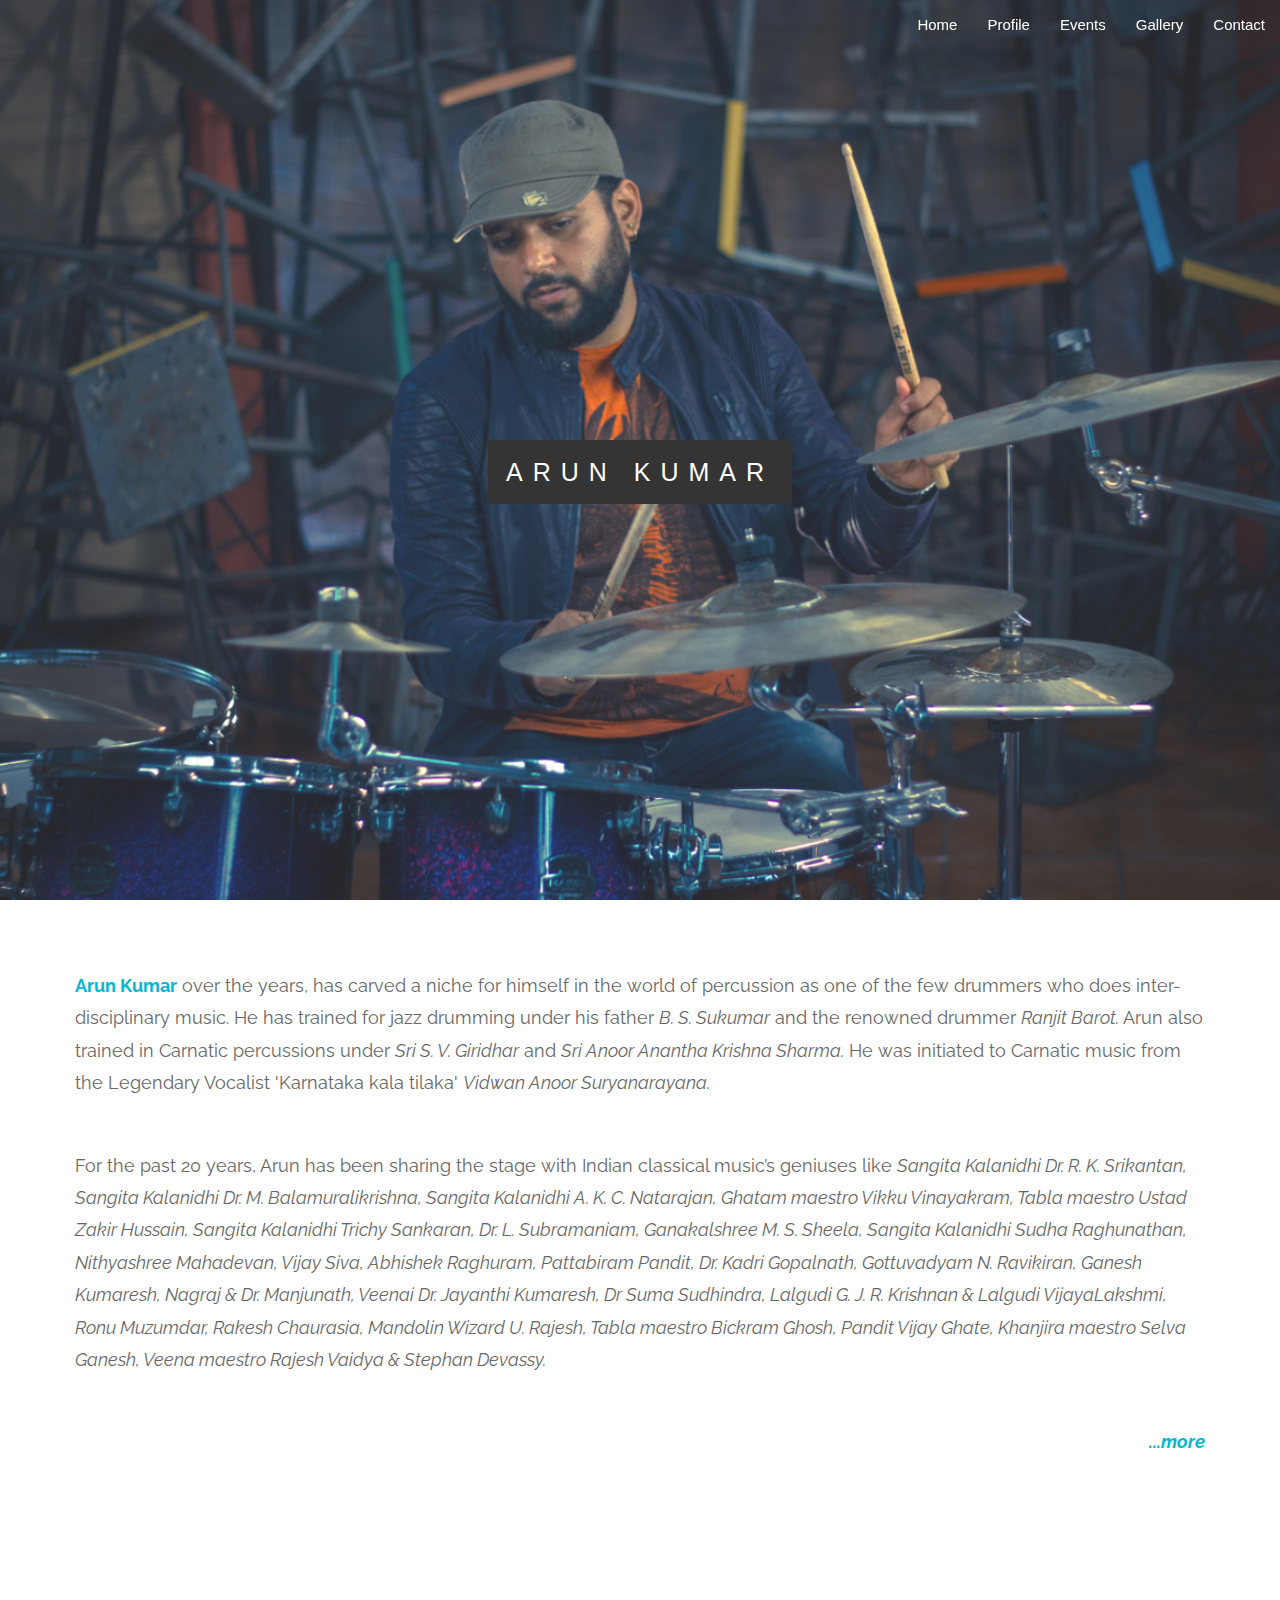
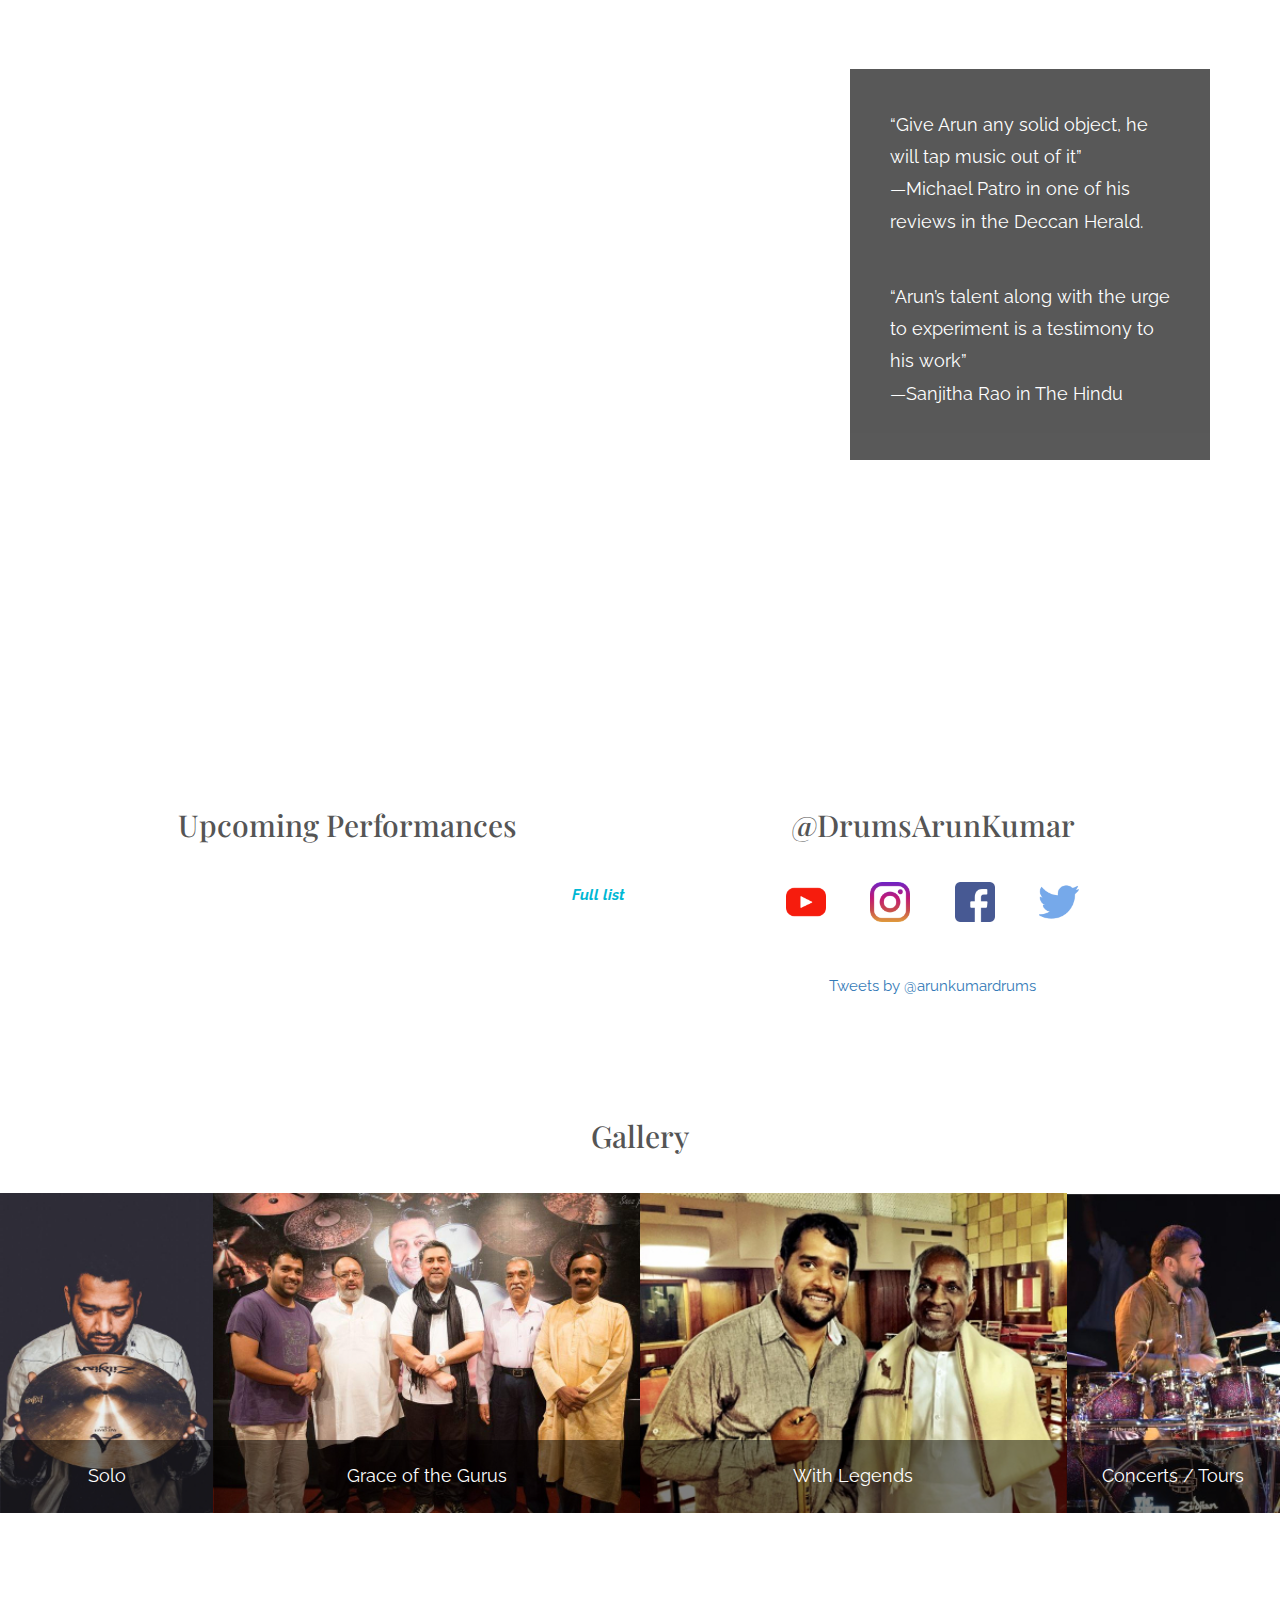
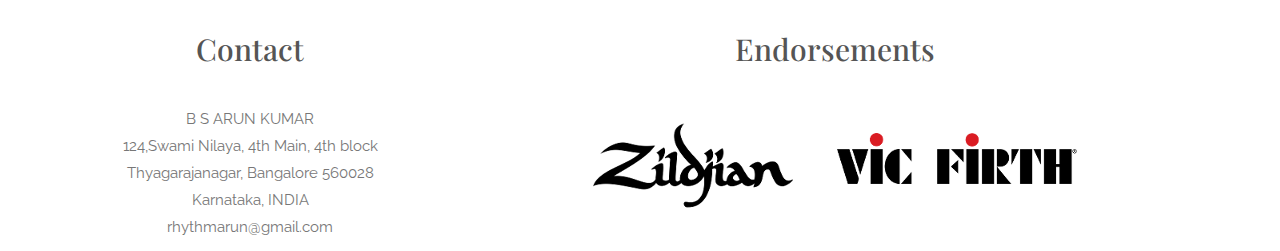
==== commit b55123c0: "thumbs changed" ====
--- a/index.html
+++ b/index.html
@@ -172,7 +172,7 @@
 				</a>
 				<a href="gallery-gurus.html" class="anchor-block">	
 					<div class="col-md-4 clear-paddings img-container">
-						<img class="album img-responsive" src="assets/img/thumbs/04.jpg?v=2.0">
+						<img class="album img-responsive" src="assets/img/thumbs/04.jpg?v=2.1">
 						<div class="album-title"><div class="text">Grace of the Gurus</div></div>
 					</div>
 				</a>
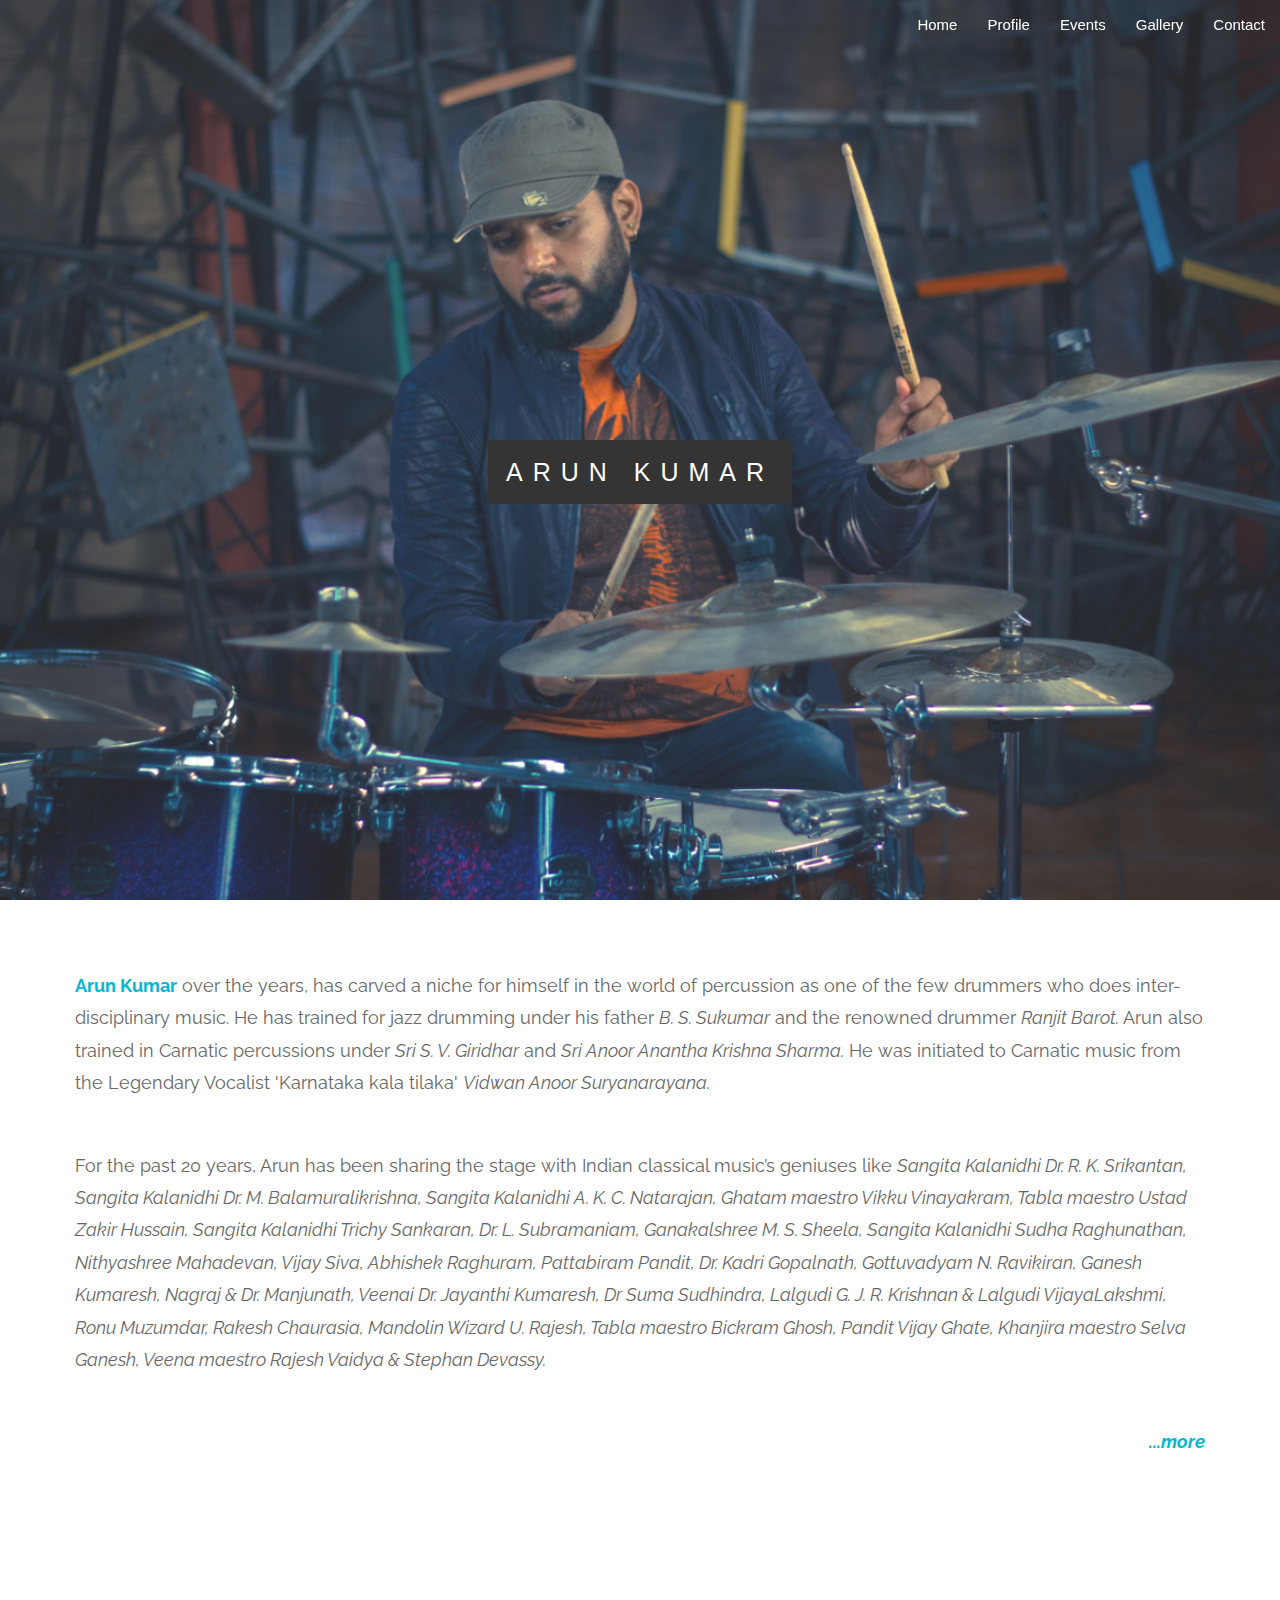
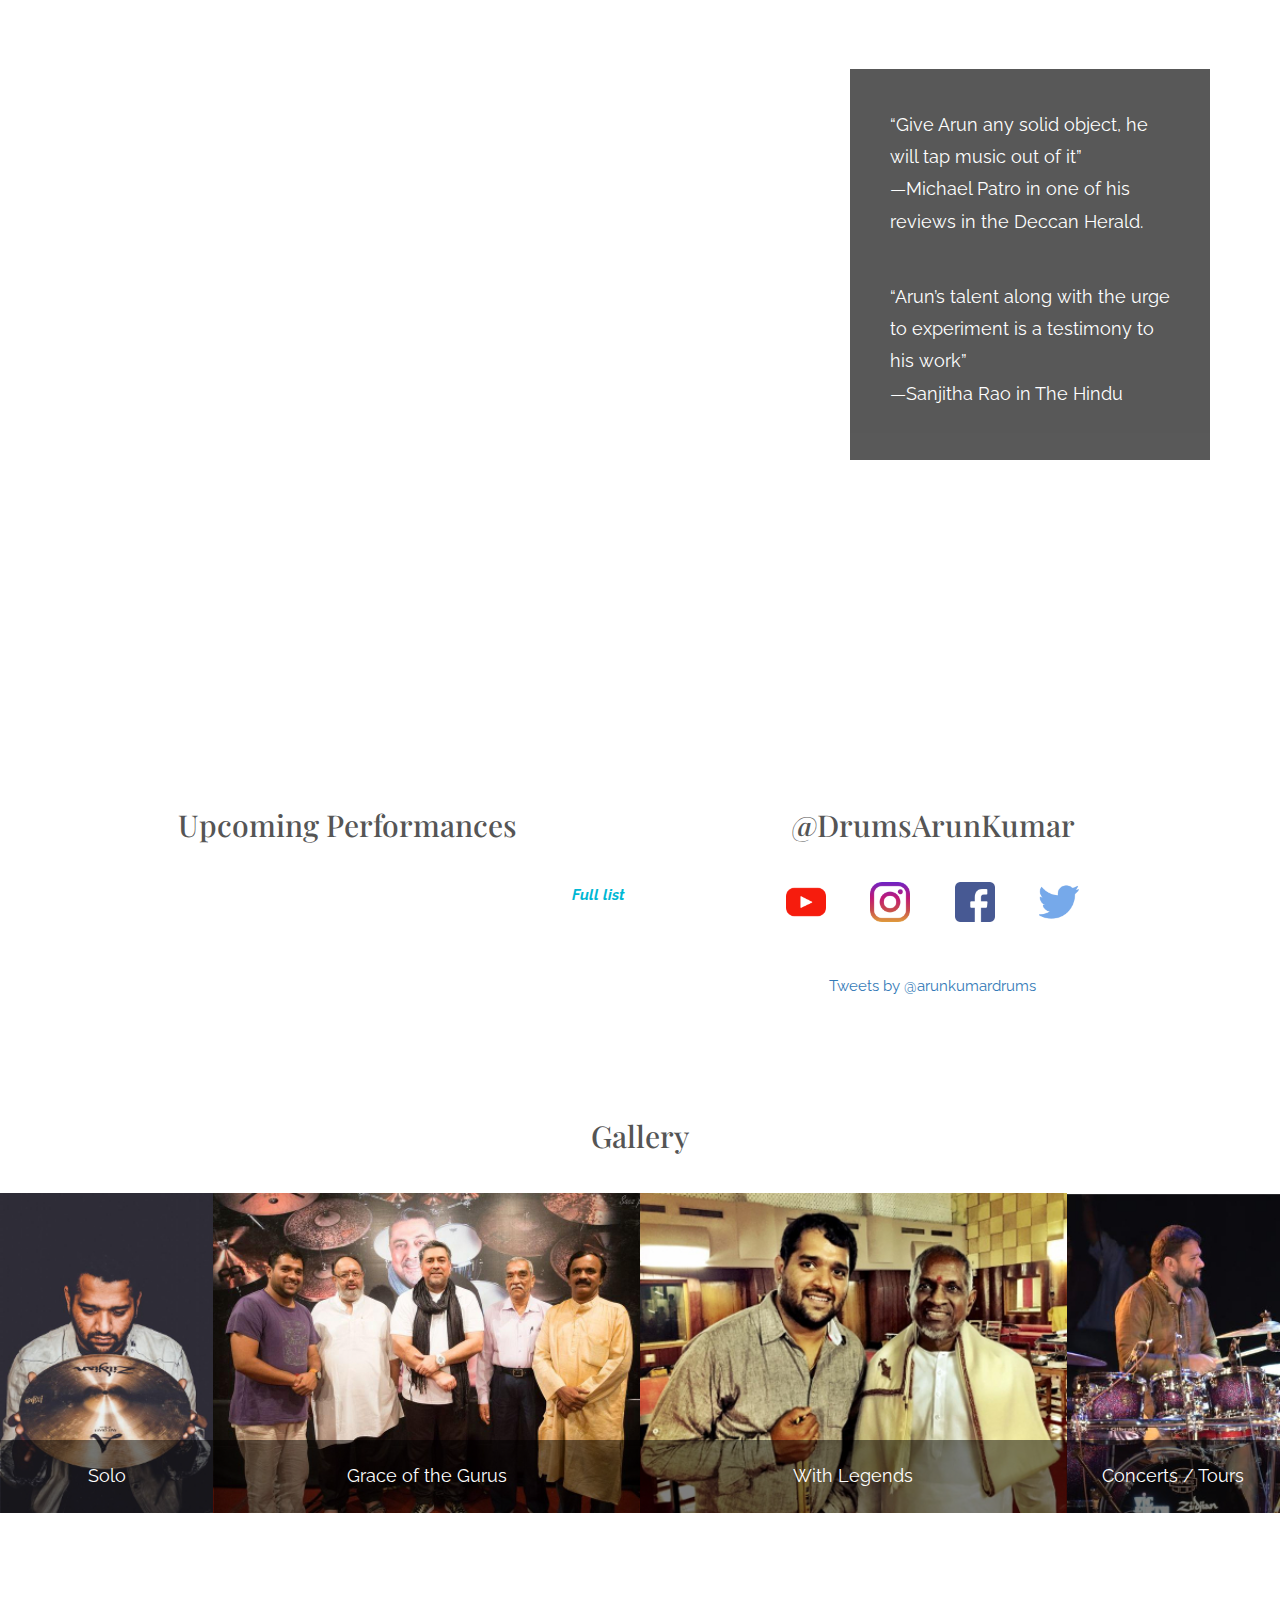
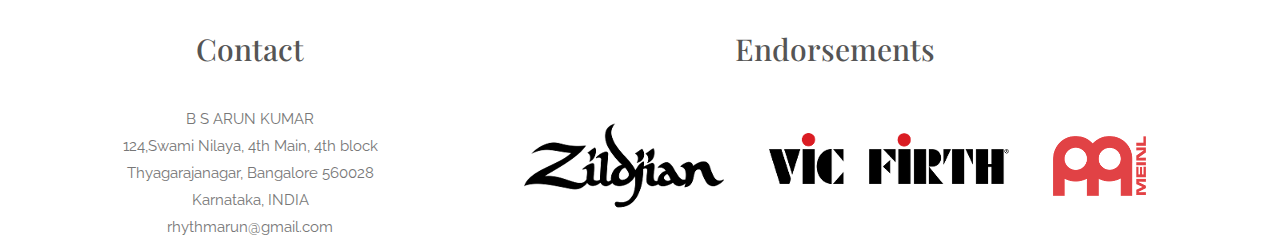
==== commit efdb00ff: "photos rearranged" ====
--- a/index.html
+++ b/index.html
@@ -97,31 +97,31 @@
 					<ul class="concerts">
 						<li data-date="2017-12-25">
 							<p class="date">25 December 2017</p>
-							<p class="about">With Singer Karthick in Chennai for Music season at Kamaraja Arangam</p>
+							<p class="about">With singer Karthick in Chennai for the music season at Kamaraja Arangam</p>
 						</li>
 						<li data-date="2017-12-31">
 							<p class="date">31 December 2017</p>
-							<p class="about">with Singer Vijay Prakash in Chennai for Private Audience</p>
+							<p class="about">With singer Vijay Prakash in Chennai for a private audience</p>
 						</li>
 						<li data-date="2018-01-07">
 							<p class="date">7 January 2018</p>
-							<p class="about">Performing Morsing for Vocal concert near Bangalore</p>
+							<p class="about">Performing Morsing for a vocal concert in Bengaluru</p>
 						</li>
 						<li data-date="2018-01-09">
 							<p class="date">9 January 2018</p>
-							<p class="about">Performing Morsing for Traditonal carnatic concert at Ramakrsihana Ashram Bangalore</p>
+							<p class="about">Performing Morsing for a Traditonal Carnatic concert at Ramakrsihana Ashram, Bengaluru</p>
 						</li>
 						<li data-date="2018-01-13">
 							<p class="date">13 January 2018</p>
-							<p class="about">With Singer M D Pallavi at Davanagere for a Private Concert</p>
+							<p class="about">With singer M D Pallavi at Davanagere at a Private Concert</p>
 						</li>
 						<li data-date="2018-01-14">
 							<p class="date">14 January 2018</p>
-							<p class="about">With renowned singers of Kannada film industry at Bangalore</p>
+							<p class="about">With some of the renowned singers of Kannada film industry at Bengaluru</p>
 						</li>
 						<li data-date="2018-01-15">
 							<p class="date">15 January 2018</p>
-							<p class="about">Performing in Bangalore for a Music school event</p>
+							<p class="about">Performing in Bengaluru for a Music school event</p>
 						</li>
 						<li data-date="2018-01-20">
 							<p class="date">20 January 2018</p>
@@ -133,7 +133,7 @@
 						</li>
 						<li data-date="2018-01-26">
 							<p class="date">26 January 2018</p>
-							<p class="about">Performing special concert with N Amrit, Giridhar Udupa and Ravichandra Kulur in Bangalore</p>
+							<p class="about">Performing at a special concert with N Amrit, Giridhar Udupa and Ravichandra Kulur in Bengaluru</p>
 						</li>
 						<!-- Template -->
 						<!-- <li>
@@ -210,6 +210,7 @@
 					<h2>Endorsements</h2>
 					<a href="https://zildjian.com/artists/arun-kumar" target="_blank"><img src="assets/img/zildjian.png"></a>
 					<a href="http://vicfirth.com/artist/Arun_Kumar/" target="_blank"><img src="assets/img/vic-firth.png"></a>
+					<a href="https://meinlpercussion.com/artists/artist-detail/Artist/show/arun-kumar-504/" target="_blank"><img src="assets/img/meinl.png"></a>
 				</div>
 			</div>
 		</div>
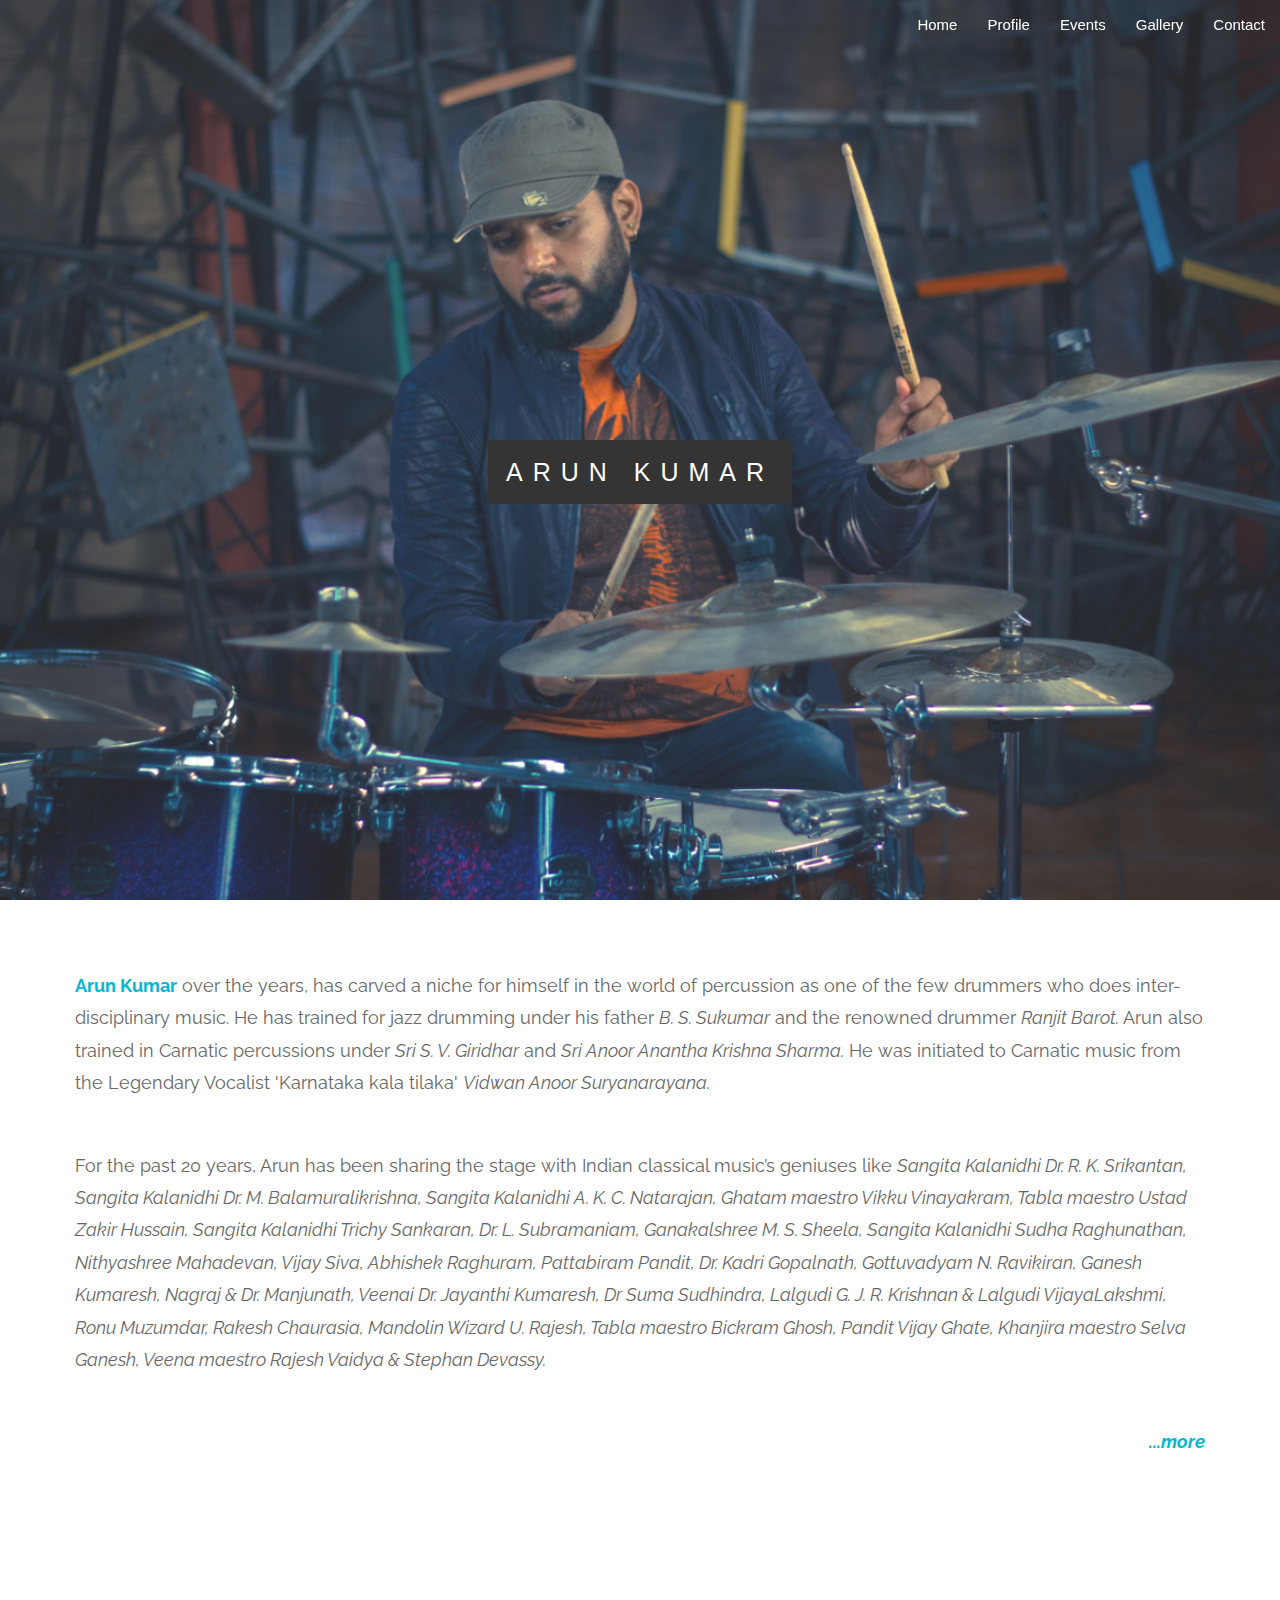
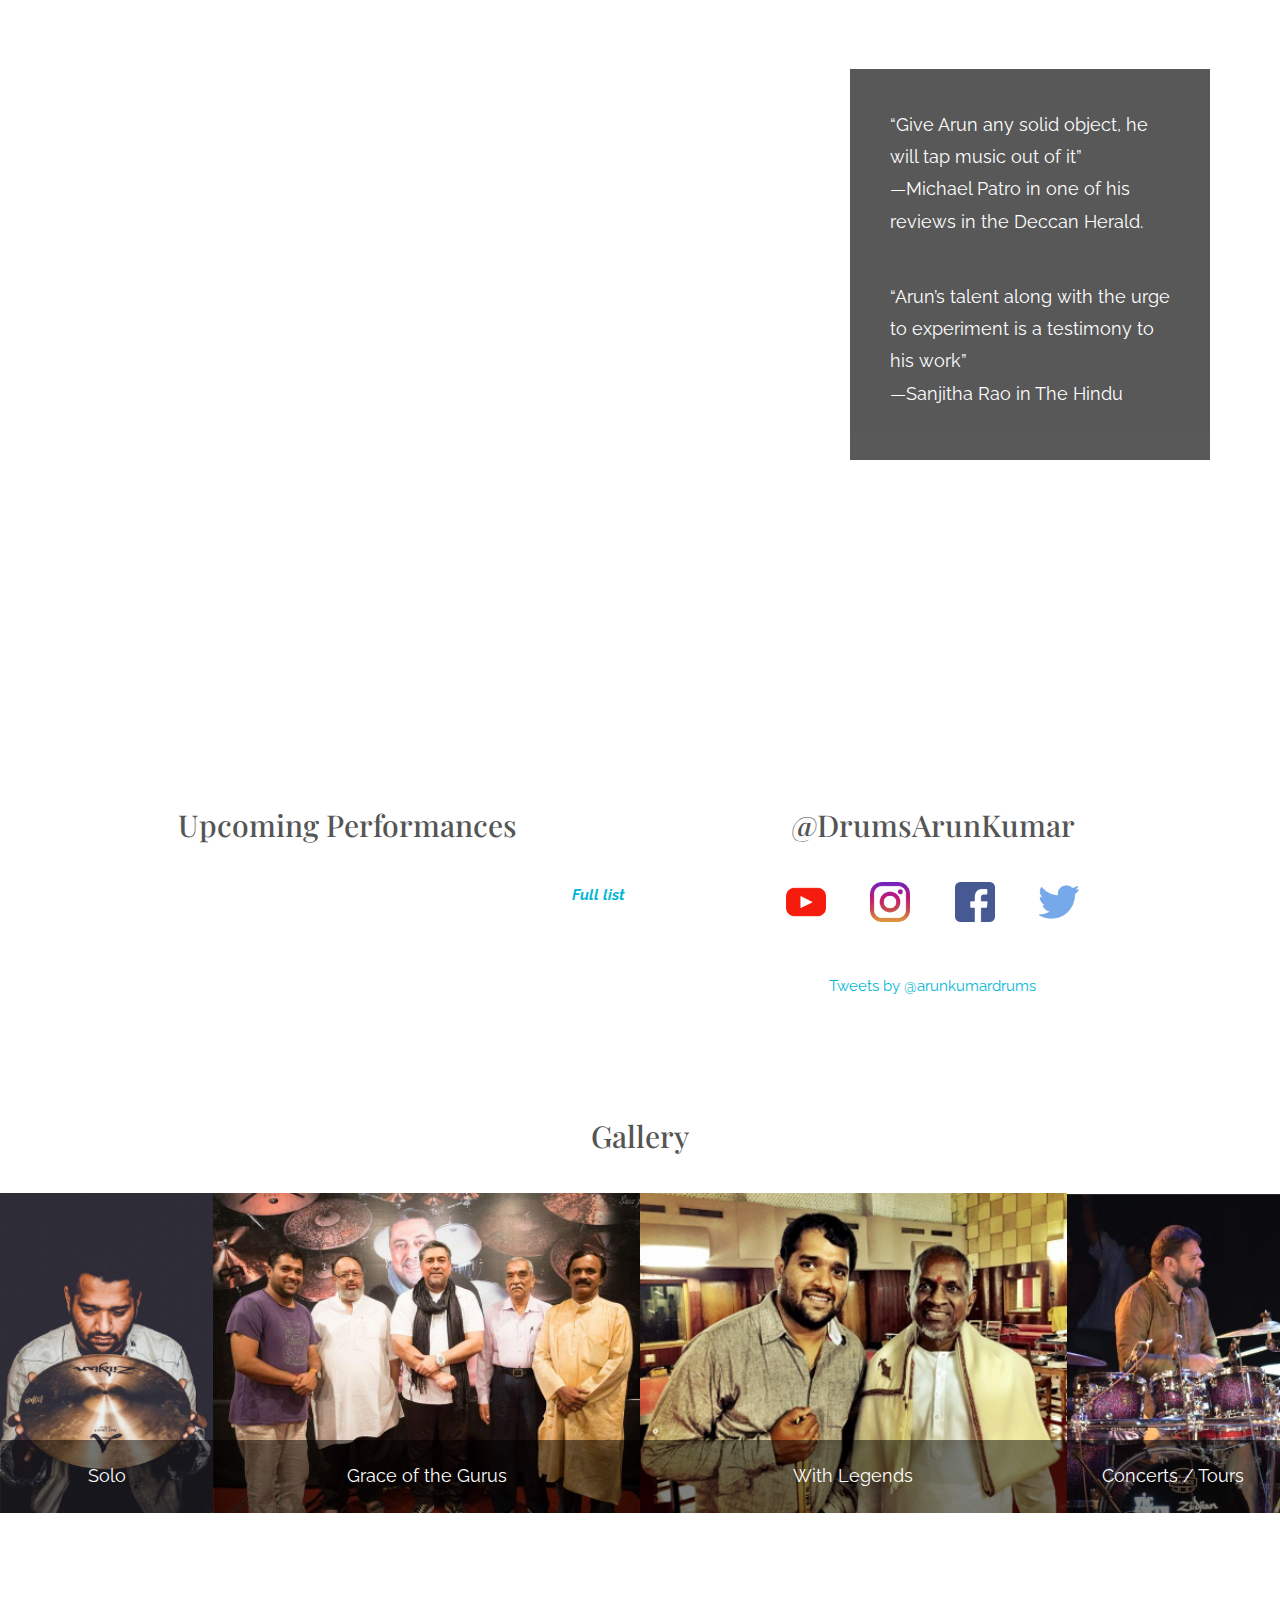
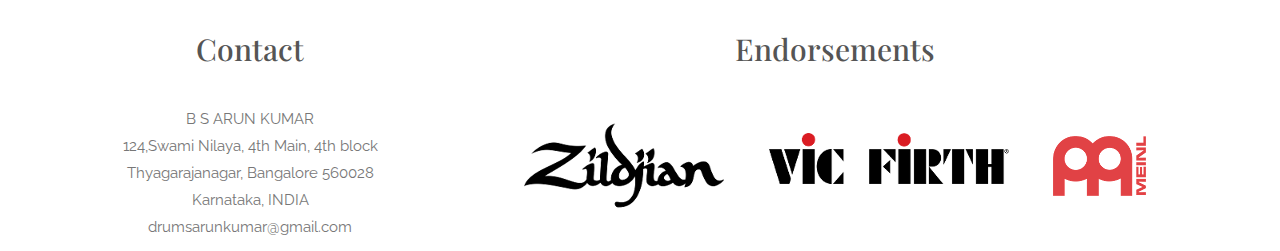
==== commit 4dac8833: "profile changes, photos added" ====
--- a/index.html
+++ b/index.html
@@ -47,7 +47,7 @@
 			<div class="collapse navbar-collapse" id="navbar-collapse-main">
 				<ul class="nav navbar-nav navbar-right">
 					<li><a href="#">Home</a></li>
-					<li><a href="#about">Profile</a></li>
+					<li><a href="profile.html">Profile</a></li>
 					<li><a href="#schedule">Events</a></li>
 					<li><a href="#gallery">Gallery</a></li>
 					<li><a href="#contact">Contact</a></li>
@@ -203,7 +203,7 @@
 						124,Swami Nilaya, 4th Main, 4th block<br />
 						Thyagarajanagar, Bangalore 560028<br />
 						Karnataka, INDIA<br />
-						rhythmarun@gmail.com<br />
+						drumsarunkumar@gmail.com<br />
 					</p>
 				</div>
 				<div class="col-md-8">
--- a/assets/css/page.css
+++ b/assets/css/page.css
@@ -205,6 +205,14 @@
 }
 
 /*General*/
+a {
+  color: #00B8D4;
+  text-decoration: none;
+}
+a:hover {
+  color: #00B8D4;
+  text-decoration: none;
+}
 .blue{
   color: #00B8D4; 
 }
